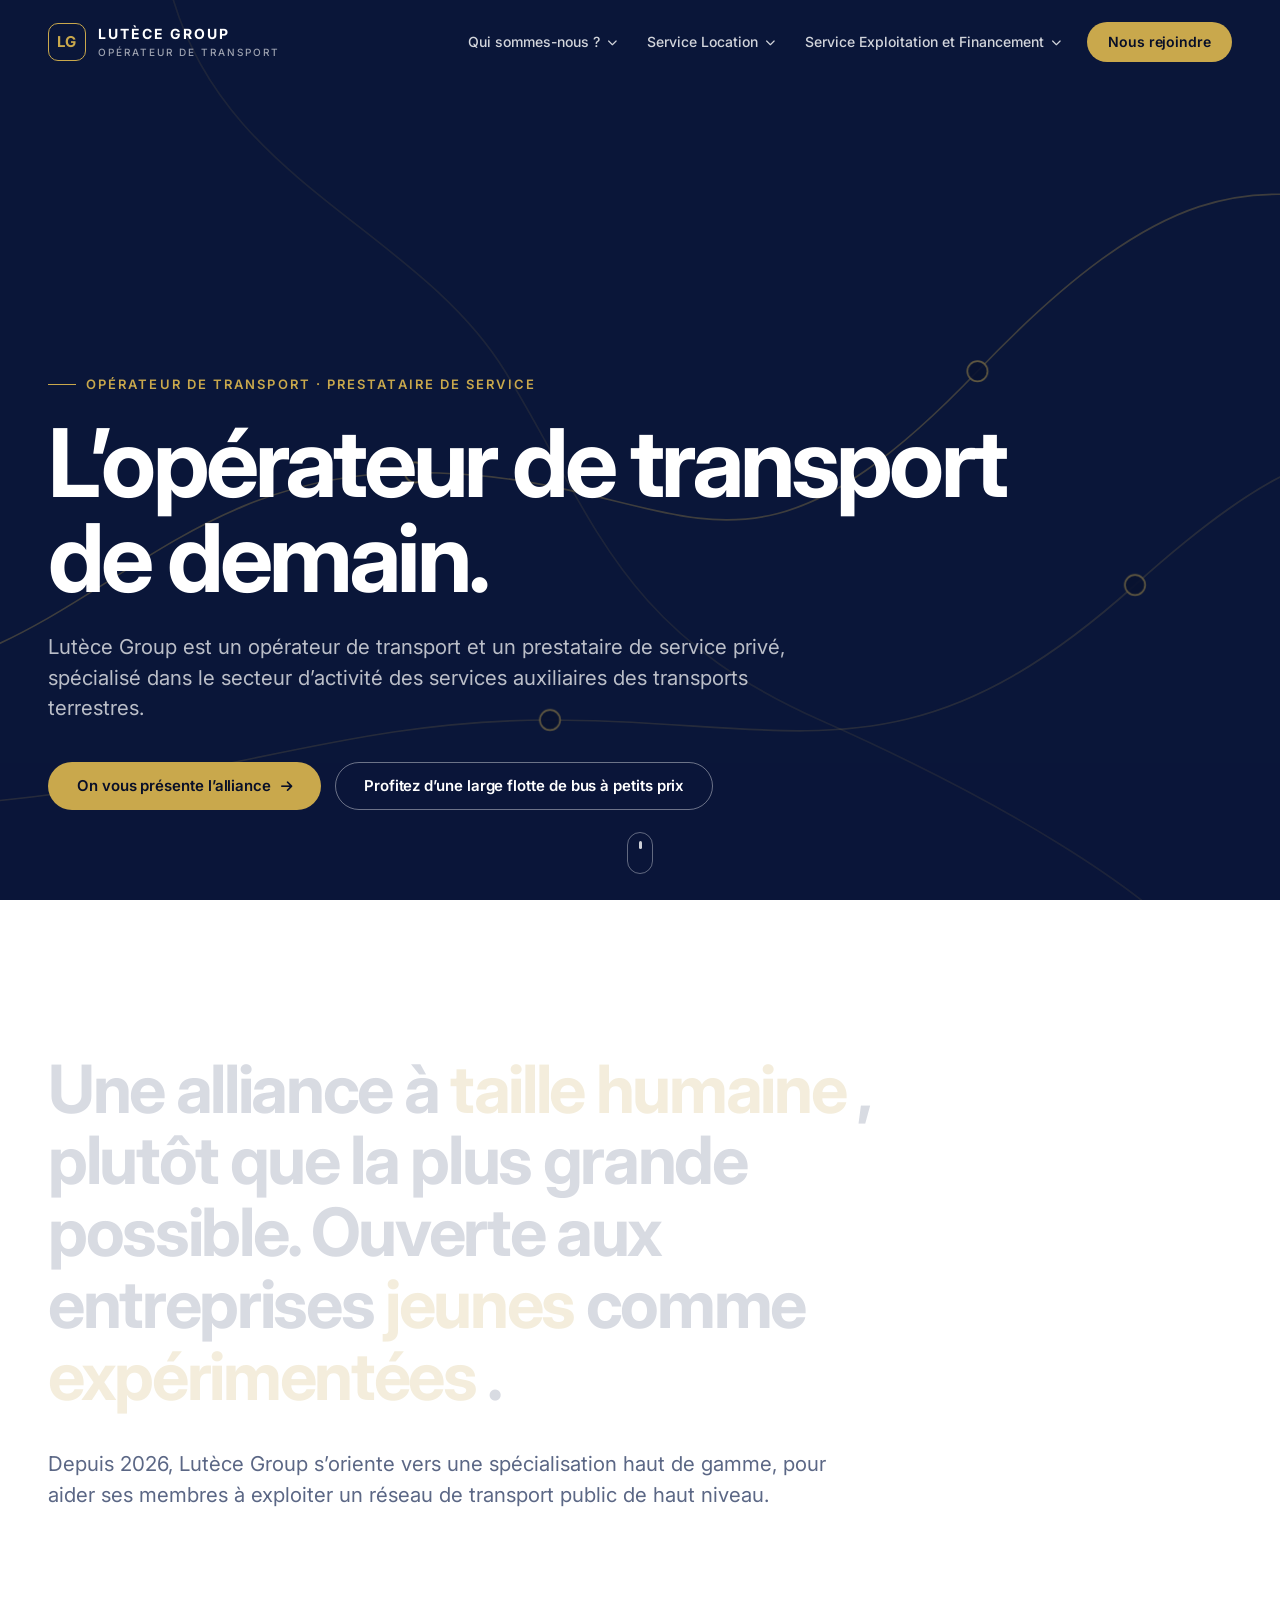
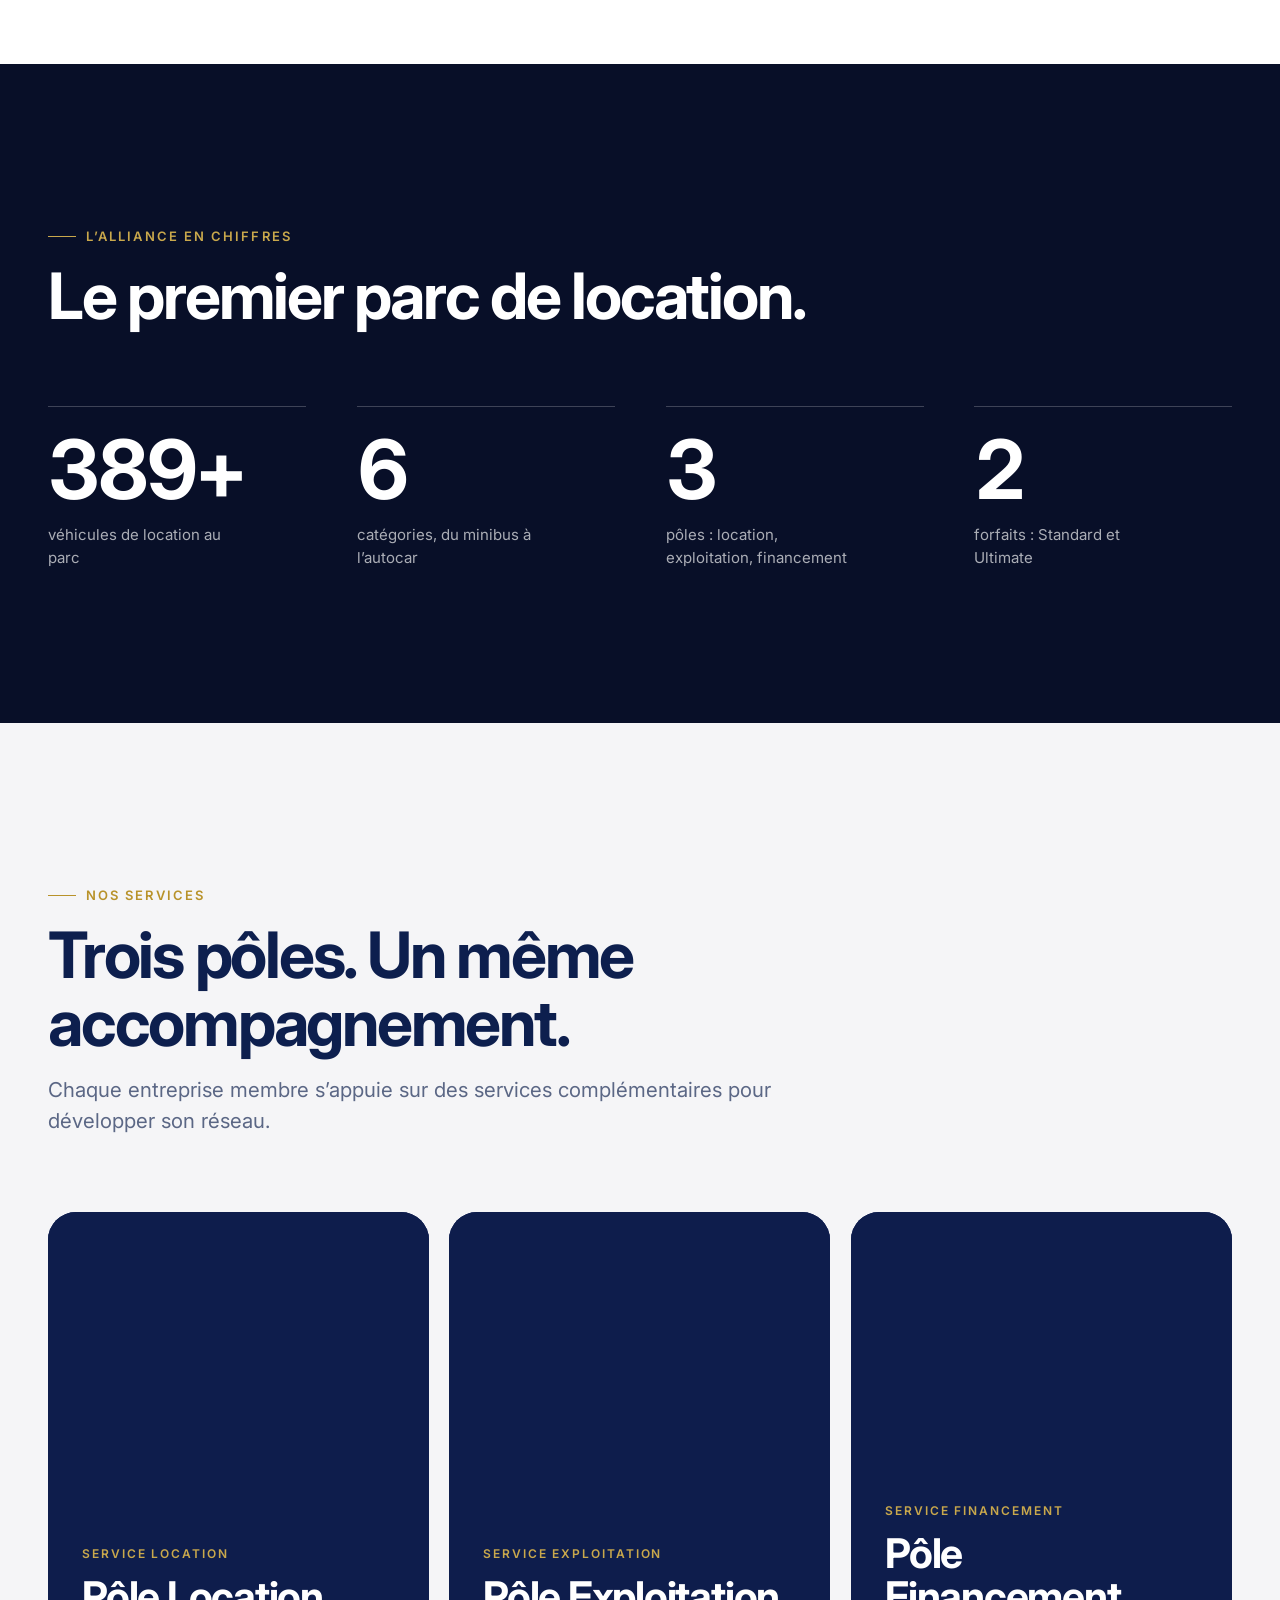
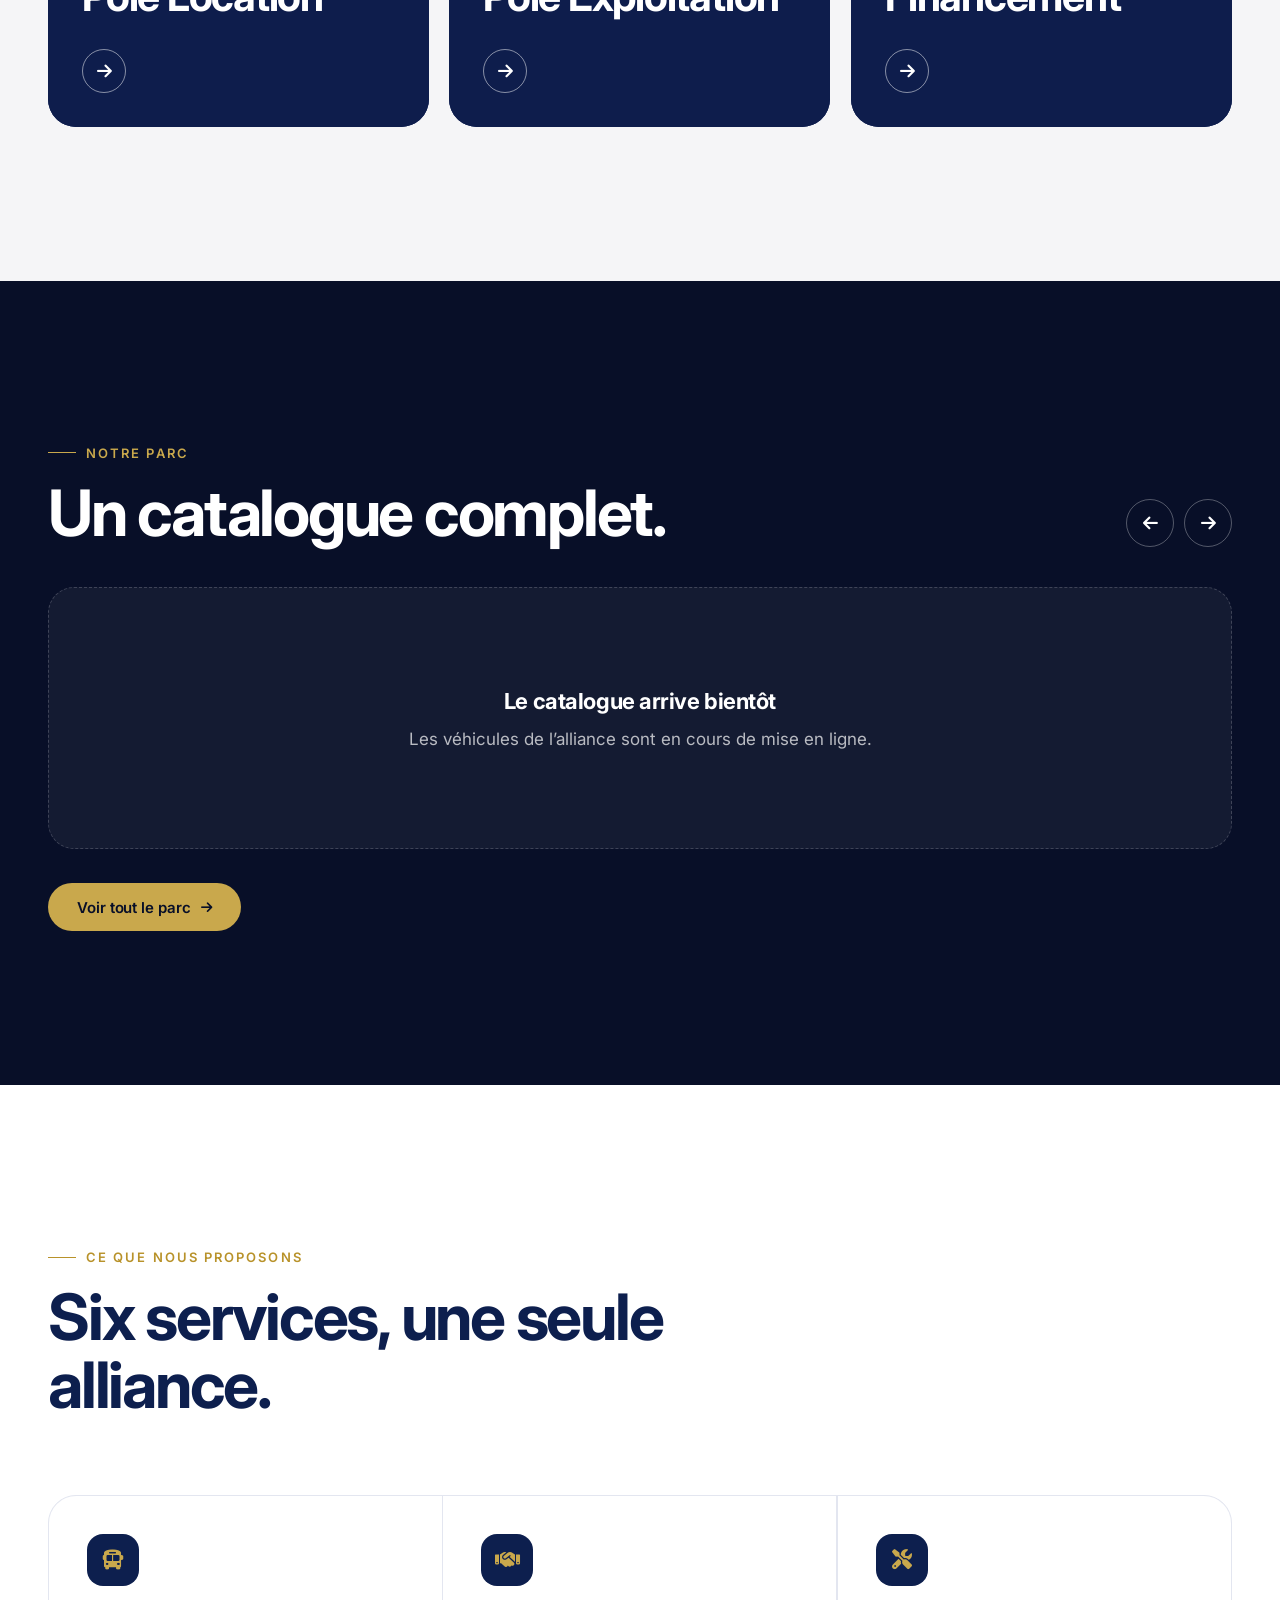
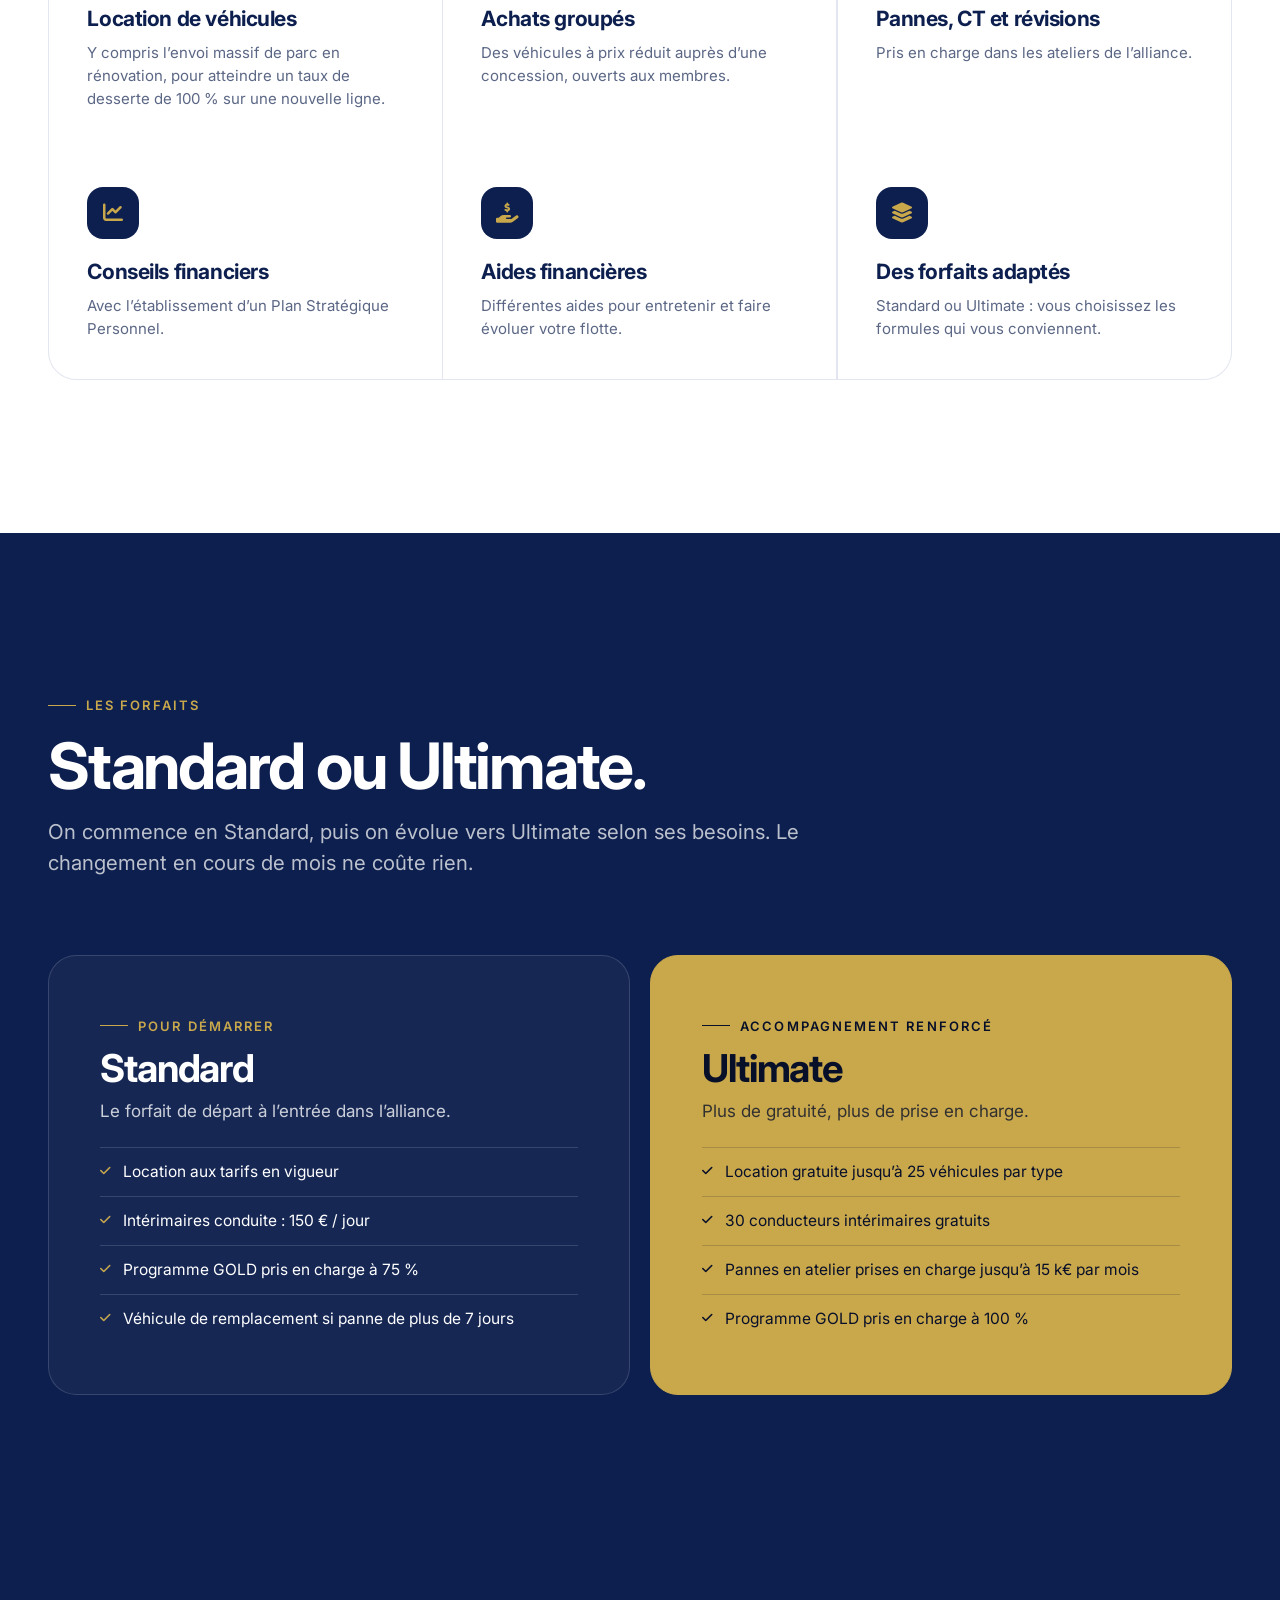
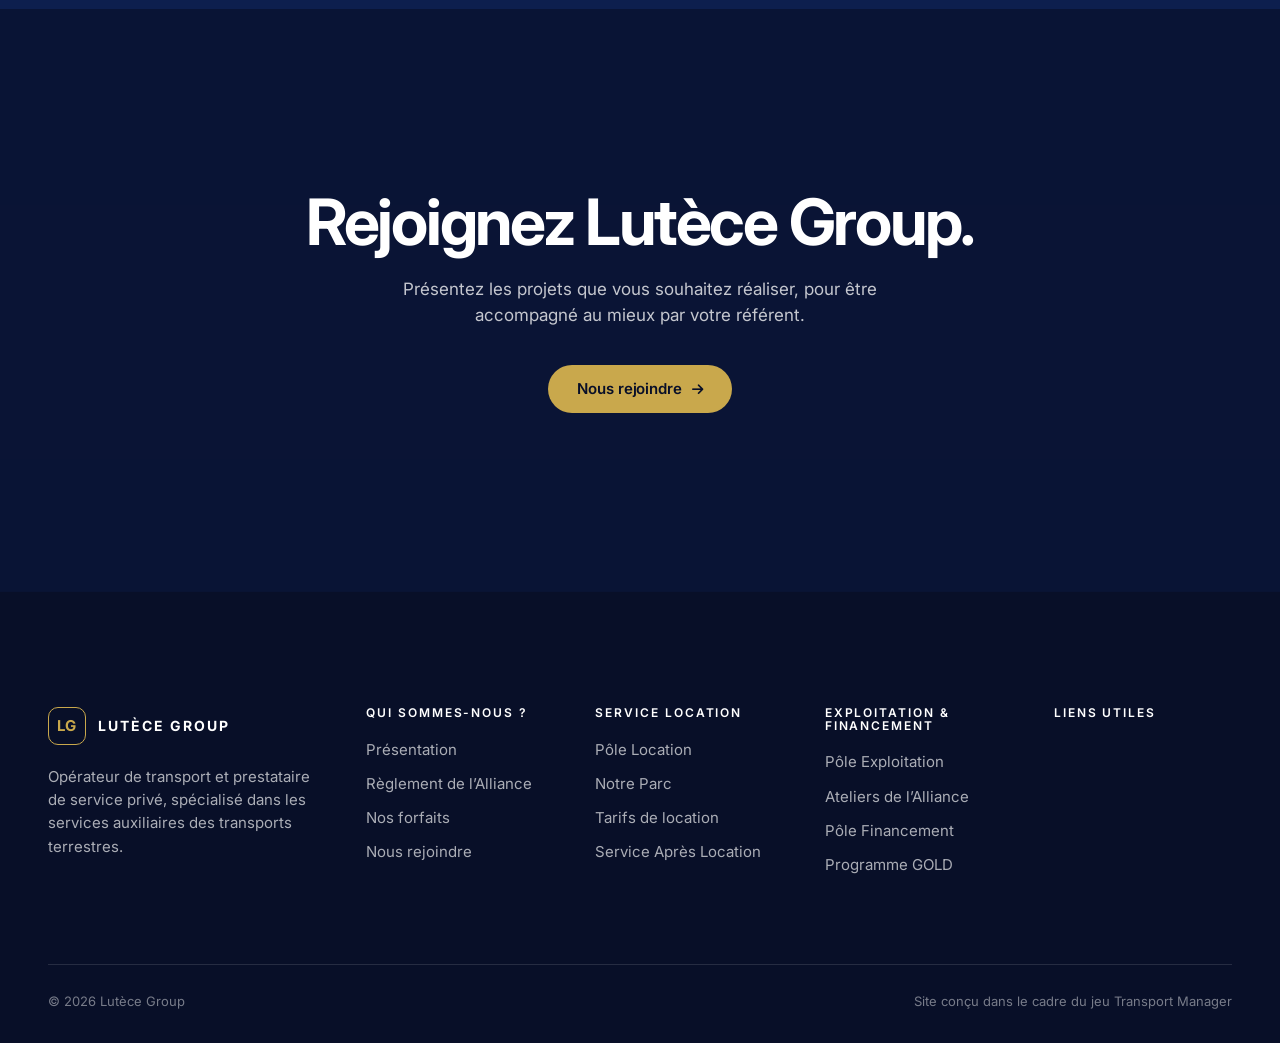
==== alliance/index.html @ 36854519 "Site public /alliance connecté au site de gestion (API publique, photos, liens via app_config) Co-Au" ====
<!DOCTYPE html>
<html lang="fr">
<head>
<meta charset="utf-8">
<meta name="viewport" content="width=device-width,initial-scale=1,viewport-fit=cover">
<title>L’opérateur de transport de demain — Lutèce Group</title>
<meta name="description" content="Lutèce Group, opérateur de transport et prestataire de service privé : location de bus, exploitation et financement pour les entreprises membres.">
<meta name="theme-color" content="#080f28">
<link rel="preconnect" href="https://fonts.googleapis.com"><link rel="preconnect" href="https://fonts.gstatic.com" crossorigin>
<link rel="stylesheet" href="https://fonts.googleapis.com/css2?family=Inter:wght@400;500;600;700&display=swap">
<link rel="stylesheet" href="https://cdnjs.cloudflare.com/ajax/libs/font-awesome/6.5.1/css/all.min.css">
<link rel="stylesheet" href="/alliance/css/site.css">
<script src="/alliance/js/site.js" defer></script>
</head>
<body data-page="home">
<div id="hdr-slot"></div>
<main>

<section class="hero">
  <div class="hero-bg noimg" data-img="hero"></div>
  <div class="wrap">
    <span class="eyebrow rv">Opérateur de transport · Prestataire de service</span>
    <h1 class="h-xl rv" style="--d:90ms">L’opérateur de transport de demain.</h1>
    <p class="lead rv" style="--d:180ms">Lutèce Group est un opérateur de transport et un prestataire de service privé, spécialisé dans le secteur d’activité des services auxiliaires des transports terrestres.</p>
    <div class="hero-act rv" style="--d:270ms">
      <a class="btn btn-gold" href="/alliance/presentation.html">On vous présente l’alliance <i class="fa-solid fa-arrow-right"></i></a>
      <a class="btn btn-ghost" href="/alliance/pole-location.html">Profitez d’une large flotte de bus à petits prix</a>
    </div>
  </div>
  <span class="cue" aria-hidden="true"></span>
</section>

<section class="sec">
  <div class="wrap">
    <p class="statement">Une alliance à <b>taille humaine</b>, plutôt que la plus grande possible. Ouverte aux entreprises <b>jeunes</b> comme <b>expérimentées</b>.</p>
    <p class="lead rv" style="margin-top:36px">Depuis 2026, Lutèce Group s’oriente vers une spécialisation haut de gamme, pour aider ses membres à exploiter un réseau de transport public de haut niveau.</p>
  </div>
</section>

<section class="sec sec--dark">
  <div class="wrap">
    <div class="head"><span class="eyebrow rv">L’alliance en chiffres</span><h2 class="h-lg rv" style="--d:80ms">Le premier parc de location.</h2></div>
    <div class="figs" data-stagger>
      <div class="fig rv"><b data-stat="total" data-count="390" data-suffix="+">390+</b><span>véhicules de location au parc</span></div>
      <div class="fig rv"><b data-count="6">6</b><span>catégories, du minibus à l’autocar</span></div>
      <div class="fig rv"><b data-count="3">3</b><span>pôles : location, exploitation, financement</span></div>
      <div class="fig rv"><b data-count="2">2</b><span>forfaits : Standard et Ultimate</span></div>
    </div>
  </div>
</section>

<section class="sec sec--soft">
  <div class="wrap">
    <div class="head"><span class="eyebrow rv">Nos services</span><h2 class="h-lg rv" style="--d:80ms">Trois pôles. Un même accompagnement.</h2>
      <p class="lead rv" style="--d:140ms">Chaque entreprise membre s’appuie sur des services complémentaires pour développer son réseau.</p></div>
    <div class="poles" data-stagger>
      <a class="pole rv" href="/alliance/pole-location.html"><div class="bg noimg" data-img="location"></div><div class="pole-in"><small>Service Location</small><h3 class="h-md">Pôle Location</h3><p>Une large flotte de bus à petits prix, du minibus à l’autocar.</p><span class="arrow"><i class="fa-solid fa-arrow-right"></i></span></div></a>
      <a class="pole rv" href="/alliance/pole-exploitation.html"><div class="bg noimg" data-img="exploitation"></div><div class="pole-in"><small>Service Exploitation</small><h3 class="h-md">Pôle Exploitation</h3><p>Intérimaires, ateliers de l’alliance et véhicule de remplacement.</p><span class="arrow"><i class="fa-solid fa-arrow-right"></i></span></div></a>
      <a class="pole rv" href="/alliance/pole-financement.html"><div class="bg noimg" data-img="financement"></div><div class="pole-in"><small>Service Financement</small><h3 class="h-md">Pôle Financement</h3><p>Contrôles techniques, révisions, FCO, rénovations.</p><span class="arrow"><i class="fa-solid fa-arrow-right"></i></span></div></a>
    </div>
  </div>
</section>

<section class="sec sec--dark">
  <div class="wrap" data-rail>
    <div class="rail-top"><div><span class="eyebrow">Notre parc</span><h2 class="h-lg" style="margin-top:16px">Un catalogue complet.</h2></div>
      <div class="rail-ctl"><button data-prev aria-label="Précédent"><i class="fa-solid fa-arrow-left"></i></button><button data-next aria-label="Suivant"><i class="fa-solid fa-arrow-right"></i></button></div></div>
    <div class="rail" id="rail"><div class="skel"></div><div class="skel"></div><div class="skel"></div></div>
    <a class="btn btn-gold" href="/alliance/parc.html">Voir tout le parc <i class="fa-solid fa-arrow-right"></i></a>
  </div>
</section>

<section class="sec">
  <div class="wrap">
    <div class="head"><span class="eyebrow rv">Ce que nous proposons</span><h2 class="h-lg rv" style="--d:80ms">Six services, une seule alliance.</h2></div>
    <div class="svc" data-stagger>
      <div class="rv"><i class="fa-solid fa-bus"></i><h3>Location de véhicules</h3><p>Y compris l’envoi massif de parc en rénovation, pour atteindre un taux de desserte de 100 % sur une nouvelle ligne.</p></div>
      <div class="rv"><i class="fa-solid fa-handshake"></i><h3>Achats groupés</h3><p>Des véhicules à prix réduit auprès d’une concession, ouverts aux membres.</p></div>
      <div class="rv"><i class="fa-solid fa-screwdriver-wrench"></i><h3>Pannes, CT et révisions</h3><p>Pris en charge dans les ateliers de l’alliance.</p></div>
      <div class="rv"><i class="fa-solid fa-chart-line"></i><h3>Conseils financiers</h3><p>Avec l’établissement d’un Plan Stratégique Personnel.</p></div>
      <div class="rv"><i class="fa-solid fa-hand-holding-dollar"></i><h3>Aides financières</h3><p>Différentes aides pour entretenir et faire évoluer votre flotte.</p></div>
      <div class="rv"><i class="fa-solid fa-layer-group"></i><h3>Des forfaits adaptés</h3><p>Standard ou Ultimate : vous choisissez les formules qui vous conviennent.</p></div>
    </div>
  </div>
</section>

<section class="sec sec--navy">
  <div class="wrap">
    <div class="head"><span class="eyebrow rv">Les forfaits</span><h2 class="h-lg rv" style="--d:80ms">Standard ou Ultimate.</h2>
      <p class="lead rv" style="--d:140ms">On commence en Standard, puis on évolue vers Ultimate selon ses besoins. Le changement en cours de mois ne coûte rien.</p></div>
    <div class="plans" data-stagger>
      <article class="plan rv"><span class="eyebrow">Pour démarrer</span><h3>Standard</h3><p>Le forfait de départ à l’entrée dans l’alliance.</p>
        <ul><li><i class="fa-solid fa-check"></i>Location aux tarifs en vigueur</li><li><i class="fa-solid fa-check"></i>Intérimaires conduite : 150 € / jour</li><li><i class="fa-solid fa-check"></i>Programme GOLD pris en charge à 75 %</li><li><i class="fa-solid fa-check"></i>Véhicule de remplacement si panne de plus de 7 jours</li></ul></article>
      <article class="plan ult rv"><span class="eyebrow" style="color:var(--ink)">Accompagnement renforcé</span><h3>Ultimate</h3><p>Plus de gratuité, plus de prise en charge.</p>
        <ul><li><i class="fa-solid fa-check"></i>Location gratuite jusqu’à 25 véhicules par type</li><li><i class="fa-solid fa-check"></i>30 conducteurs intérimaires gratuits</li><li><i class="fa-solid fa-check"></i>Pannes en atelier prises en charge jusqu’à 15 k€ par mois</li><li><i class="fa-solid fa-check"></i>Programme GOLD pris en charge à 100 %</li></ul></article>
    </div>
    <p style="margin-top:34px" class="rv"><a class="link" href="/alliance/forfaits.html">Comparer en détail <i class="fa-solid fa-arrow-right"></i></a></p>
  </div>
</section>
<section class="cta"><div class="bg noimg" data-img="rejoindre"></div>
  <div class="wrap"><h2 class="h-lg rv">Rejoignez Lutèce Group.</h2><p class="rv" style="--d:80ms">Présentez les projets que vous souhaitez réaliser, pour être accompagné au mieux par votre référent.</p><div class="rv" style="--d:160ms"><a class="btn btn-gold" href="/alliance/rejoindre.html">Nous rejoindre <i class="fa-solid fa-arrow-right"></i></a></div></div>
</section>
</main>
<div id="ftr-slot"></div>
</body>
</html>
---- alliance/css/site.css ----
/* ============================================================
   Lutèce Group — site public de l'alliance
   Direction : haut de gamme, éditorial, esprit Apple.
   Palette du logo (navy / or), aplats uniquement (pas de dégradés),
   alternance de fonds clairs et foncés, grands titres, mouvement doux.
   ============================================================ */
:root{
  --ink:#080f28; --navy:#0d1f4e; --navy-2:#152a6b;
  --gold:#b8922a; --gold-2:#c9a84c; --gold-3:#e8c96d; --gold-pale:#f7f0d8;
  --bg:#ffffff; --soft:#f5f5f7; --text:#0d1f4e; --muted:#5b6785; --line:#e3e6f0;
  --ease:cubic-bezier(.16,1,.3,1); --spring:cubic-bezier(.34,1.4,.64,1);
  --maxw:1240px; --gut:clamp(20px,4vw,48px);
  --ok:#2f7a55; --warn:#a8761f; --info:#3f6fa6; --bad:#a24b4b;
}
*,*::before,*::after{box-sizing:border-box;margin:0;padding:0}
html{scroll-behavior:smooth;-webkit-text-size-adjust:100%}
body{font-family:'Inter',system-ui,-apple-system,'Segoe UI',sans-serif;font-size:17px;line-height:1.55;color:var(--text);background:var(--bg);-webkit-font-smoothing:antialiased;text-rendering:optimizeLegibility;overflow-x:hidden}
img,svg{display:block;max-width:100%}
a{color:inherit;text-decoration:none}
button,input,select{font:inherit;color:inherit}
ul{list-style:none}
h1,h2,h3,h4{font-weight:700;letter-spacing:-.03em;line-height:1.06;color:inherit}
::selection{background:var(--gold);color:#fff}
:focus-visible{outline:2px solid var(--gold-2);outline-offset:3px;border-radius:6px}
.wrap{width:min(var(--maxw),100% - var(--gut)*2);margin-inline:auto}
.sr{position:absolute;width:1px;height:1px;overflow:hidden;clip:rect(0 0 0 0)}
.eyebrow{display:inline-flex;align-items:center;gap:10px;font-size:13px;font-weight:600;letter-spacing:.16em;text-transform:uppercase;color:var(--gold)}
.eyebrow::before{content:"";width:28px;height:1px;background:currentColor}
.sec--dark .eyebrow,.sec--navy .eyebrow,.hero .eyebrow,.phero .eyebrow{color:var(--gold-2)}
.lead{font-size:clamp(18px,1.6vw,22px);line-height:1.5;color:var(--muted);max-width:60ch}
.sec--dark .lead,.sec--navy .lead,.hero .lead,.phero .lead{color:rgba(255,255,255,.72)}
.h-xl{font-size:clamp(2.75rem,7.4vw,6.75rem);line-height:1;letter-spacing:-.04em}
.h-lg{font-size:clamp(2.25rem,5vw,4.25rem);letter-spacing:-.035em}
.h-md{font-size:clamp(1.75rem,3.2vw,2.75rem)}
.h-sm{font-size:clamp(1.25rem,1.8vw,1.5rem);letter-spacing:-.02em}
.gold{color:var(--gold-2)}

/* ---------- barre de progression ---------- */
.progress{position:fixed;top:0;left:0;height:2px;width:100%;background:var(--gold-2);transform:scaleX(0);transform-origin:0 50%;z-index:200;pointer-events:none}

/* ---------- Header ---------- */
.hdr{position:fixed;inset:0 0 auto 0;z-index:100;height:84px;color:#fff;transition:height .6s var(--ease),background-color .6s var(--ease),box-shadow .6s var(--ease)}
.hdr.scrolled,.hdr.open{height:64px;background:rgba(8,15,40,.74);-webkit-backdrop-filter:saturate(180%) blur(22px);backdrop-filter:saturate(180%) blur(22px);box-shadow:0 1px 0 rgba(255,255,255,.08)}
.hdr-in{height:100%;display:flex;align-items:center;justify-content:space-between;gap:24px}
.brand{display:flex;align-items:center;gap:12px;font-weight:700;letter-spacing:.14em;font-size:14px;text-transform:uppercase;white-space:nowrap}
.brand-mark{width:38px;height:38px;border:1.5px solid var(--gold-2);border-radius:10px;display:grid;place-items:center;color:var(--gold-2);font-size:15px;letter-spacing:.04em;transition:transform .6s var(--spring)}
.brand:hover .brand-mark{transform:rotate(-6deg) scale(1.06)}
.brand small{display:block;font-size:10px;font-weight:500;letter-spacing:.2em;color:rgba(255,255,255,.6)}
.nav{display:flex;align-items:center;gap:2px}
.nav-i{position:relative}
.nav-b{display:flex;align-items:center;gap:7px;height:44px;padding:0 14px;font-size:14px;font-weight:500;color:rgba(255,255,255,.82);background:none;border:0;border-radius:999px;cursor:pointer;transition:color .3s,background-color .3s}
.nav-b i{font-size:10px;transition:transform .5s var(--ease)}
.nav-i:hover>.nav-b,.nav-i:focus-within>.nav-b,.nav-i.cur>.nav-b{color:#fff;background:rgba(255,255,255,.08)}
.nav-i:hover>.nav-b i,.nav-i:focus-within>.nav-b i{transform:rotate(180deg)}
.mega{position:absolute;top:calc(100% + 6px);left:50%;min-width:min(640px,92vw);padding:12px;display:grid;grid-auto-flow:column;grid-auto-columns:1fr;gap:4px;background:rgba(8,15,40,.94);-webkit-backdrop-filter:blur(26px);backdrop-filter:blur(26px);border:1px solid rgba(255,255,255,.09);border-radius:22px;box-shadow:0 40px 80px -20px rgba(0,0,0,.55);opacity:0;visibility:hidden;transform:translate(-50%,10px) scale(.97);transform-origin:50% 0;transition:opacity .35s var(--ease),transform .55s var(--ease),visibility 0s .35s}
.nav-i:last-of-type .mega{left:auto;right:0;transform:translate(0,10px) scale(.97);transform-origin:100% 0}
.nav-i:hover>.mega,.nav-i:focus-within>.mega{opacity:1;visibility:visible;transform:translate(-50%,0) scale(1);transition-delay:0s}
.nav-i:last-of-type:hover>.mega,.nav-i:last-of-type:focus-within>.mega{transform:translate(0,0) scale(1)}
.mega-col{padding:10px}
.mega h4{font-size:11px;font-weight:600;letter-spacing:.16em;text-transform:uppercase;color:var(--gold-2);margin:6px 10px 8px}
.mega a{display:block;padding:11px 12px;border-radius:12px;transition:background-color .25s,transform .45s var(--ease)}
.mega a:hover{background:rgba(255,255,255,.07);transform:translateX(4px)}
.mega a b{display:block;font-size:15px;font-weight:600}
.mega a span{display:block;font-size:13px;color:rgba(255,255,255,.58);line-height:1.35;margin-top:2px}
.mega a.sub{padding:8px 12px 8px 24px}
.mega a.sub b{font-size:14px;font-weight:500;color:rgba(255,255,255,.86)}
.hdr-cta{margin-left:10px}
.burger{display:none;width:44px;height:44px;border-radius:50%;background:rgba(255,255,255,.1);border:0;cursor:pointer;position:relative}
.burger i{position:absolute;left:13px;right:13px;height:1.5px;background:#fff;border-radius:2px;transition:transform .55s var(--ease),opacity .3s}
.burger i:nth-child(1){top:17px}.burger i:nth-child(2){top:26px}
.hdr.open .burger i:nth-child(1){transform:translateY(4.5px) rotate(45deg)}
.hdr.open .burger i:nth-child(2){transform:translateY(-4.5px) rotate(-45deg)}

/* ---------- Boutons ---------- */
.btn{position:relative;display:inline-flex;align-items:center;justify-content:center;gap:10px;min-height:48px;padding:0 28px;border-radius:999px;font-size:15px;font-weight:600;letter-spacing:-.005em;border:1.5px solid transparent;cursor:pointer;white-space:nowrap;transition:background-color .35s,color .35s,border-color .35s,transform .6s var(--spring),translate .6s var(--spring),box-shadow .5s var(--ease)}
.btn i{font-size:13px;transition:transform .5s var(--ease)}
.btn:hover i.fa-arrow-right{transform:translateX(4px)}
.btn:active{transform:scale(.97)}
.btn-gold{background:var(--gold-2);color:var(--ink)}
.btn-gold:hover{background:var(--gold-3);box-shadow:0 14px 34px -10px rgba(201,168,76,.6)}
.btn-ghost{border-color:rgba(255,255,255,.4);color:#fff}
.btn-ghost:hover{background:#fff;color:var(--ink);border-color:#fff}
.btn-dark{background:var(--navy);color:#fff}
.btn-dark:hover{background:var(--navy-2)}
.btn-line{border-color:var(--navy);color:var(--navy)}
.btn-line:hover{background:var(--navy);color:#fff}
.btn-sm{min-height:40px;padding:0 20px;font-size:14px}
.link{display:inline-flex;align-items:center;gap:8px;font-weight:600;color:var(--gold);transition:gap .4s var(--ease)}
.sec--dark .link,.sec--navy .link{color:var(--gold-2)}
.link:hover{gap:14px}

/* ---------- Hero ---------- */
.hero,.phero{position:relative;display:flex;align-items:flex-end;background:var(--ink);color:#fff;overflow:hidden;isolation:isolate}
.hero{min-height:100vh;min-height:100svh;padding:140px 0 clamp(64px,10vh,110px)}
.phero{min-height:68vh;min-height:68svh;padding:150px 0 clamp(56px,8vh,90px)}
.hero-bg{position:absolute;inset:-6% 0;z-index:-2;background:var(--navy) center/cover no-repeat;transform:scale(1.14);transition:transform 2.4s var(--ease);will-change:transform}
.loaded .hero-bg{transform:scale(1.04)}
.hero::after,.phero::after{content:"";position:absolute;inset:0;z-index:-1;background:rgba(8,15,40,.52)}
.hero-bg.noimg::before,.hero-bg.noimg::after{content:"";position:absolute;inset:0}
.routes{position:absolute;inset:0;z-index:0;width:100%;height:100%;opacity:.5;pointer-events:none}
.hero .wrap,.phero .wrap{position:relative;z-index:1}
.hero-bg,.cta .bg{translate:0 var(--py,0px)}
.routes path{fill:none;stroke:var(--gold-2);stroke-width:1.5;stroke-linecap:round;stroke-dasharray:1;stroke-dashoffset:1;opacity:.55;animation:draw 5s var(--ease) .4s forwards}
.routes path:nth-child(2){animation-delay:1s;opacity:.3}
.routes path:nth-child(3){animation-delay:1.6s;opacity:.2}
.routes circle{fill:var(--ink);stroke:var(--gold-2);stroke-width:1.5;opacity:0;animation:fade .8s var(--ease) forwards}
@keyframes draw{to{stroke-dashoffset:0}}
@keyframes fade{to{opacity:.9}}
.hero h1,.phero h1{max-width:16ch;margin:22px 0 26px}
.phero h1{max-width:20ch}
.hero .lead,.phero .lead{margin-bottom:38px}
.hero-act{display:flex;flex-wrap:wrap;gap:14px}
.cue{position:absolute;left:50%;bottom:26px;width:26px;height:42px;margin-left:-13px;border:1.5px solid rgba(255,255,255,.45);border-radius:14px;opacity:.8}
.cue::after{content:"";position:absolute;left:50%;top:8px;width:3px;height:8px;margin-left:-1.5px;border-radius:2px;background:#fff;animation:cue 2s var(--ease) infinite}
@keyframes cue{0%{transform:translateY(0);opacity:1}70%{transform:translateY(14px);opacity:0}100%{opacity:0}}
.crumbs{font-size:13px;color:rgba(255,255,255,.6);margin-bottom:6px}
.crumbs a:hover{color:var(--gold-2)}

/* ---------- Sections ---------- */
.sec{padding:clamp(88px,12vw,170px) 0;position:relative}
.sec--soft{background:var(--soft)}
.sec--navy{background:var(--navy);color:#fff}
.sec--dark{background:var(--ink);color:#fff}
.head{margin-bottom:clamp(40px,6vw,76px);max-width:820px}
.head h2{margin:16px 0 18px}
.head.c{margin-inline:auto;text-align:center}
.head.c .eyebrow{justify-content:center}
.head.c .lead{margin-inline:auto}
.split{display:grid;grid-template-columns:1fr 1fr;gap:clamp(36px,7vw,110px);align-items:center}
.split .media{aspect-ratio:4/5;border-radius:28px;background:var(--navy) center/cover no-repeat;overflow:hidden}
.prose p{color:var(--muted);margin-bottom:1.1em;max-width:62ch}
.sec--dark .prose p,.sec--navy .prose p{color:rgba(255,255,255,.72)}
.prose h3{margin:1.6em 0 .6em}

/* mots révélés au scroll */
.statement{font-size:clamp(2rem,5.2vw,4.6rem);line-height:1.08;letter-spacing:-.035em;font-weight:700;max-width:21ch}
.statement .w{opacity:.16;transition:opacity .25s linear}
.statement .w.hl{color:var(--gold)}

/* chiffres clés */
.figs{display:grid;grid-template-columns:repeat(4,1fr);gap:clamp(24px,4vw,60px)}
.fig{border-top:1px solid rgba(255,255,255,.22);padding-top:22px}
.fig b{display:block;font-size:clamp(3rem,6.4vw,5.75rem);line-height:1;letter-spacing:-.05em;font-weight:700;font-variant-numeric:tabular-nums;color:#fff}
.fig b em{font-style:normal;color:var(--gold-2)}
.fig span{display:block;margin-top:12px;font-size:15px;color:rgba(255,255,255,.66);max-width:22ch}

/* cartes pôles */
.poles{display:grid;grid-template-columns:repeat(3,1fr);gap:20px}
.pole{position:relative;aspect-ratio:4/5.4;border-radius:28px;overflow:hidden;background:var(--navy);color:#fff;display:flex;align-items:flex-end;isolation:isolate}
.pole .bg{position:absolute;inset:0;z-index:-2;background:var(--navy-2) center/cover no-repeat;transition:transform 1.4s var(--ease)}
.pole::after{content:"";position:absolute;inset:0;z-index:-1;background:rgba(8,15,40,.46);transition:background-color .6s}
.pole:hover .bg{transform:scale(1.07)}
.pole:hover::after{background:rgba(8,15,40,.62)}
.pole-in{padding:34px}
.pole small{font-size:12px;letter-spacing:.16em;text-transform:uppercase;color:var(--gold-2);font-weight:600}
.pole h3{margin:10px 0 12px}
.pole p{font-size:15px;color:rgba(255,255,255,.76);max-height:0;opacity:0;overflow:hidden;transition:max-height .8s var(--ease),opacity .6s}
.pole:hover p,.pole:focus-visible p{max-height:120px;opacity:1}
.pole .arrow{display:inline-grid;place-items:center;width:44px;height:44px;margin-top:18px;border-radius:50%;border:1.5px solid rgba(255,255,255,.5);transition:transform .6s var(--spring),background-color .3s,color .3s}
.pole:hover .arrow{background:var(--gold-2);color:var(--ink);border-color:var(--gold-2);transform:translateX(6px)}

/* services */
.svc{display:grid;grid-template-columns:repeat(3,1fr);gap:1px;background:var(--line);border:1px solid var(--line);border-radius:28px;overflow:hidden}
.svc>div{background:#fff;padding:clamp(28px,3vw,44px);transition:background-color .4s}
.svc>div:hover{background:var(--gold-pale)}
.svc i{display:grid;place-items:center;width:52px;height:52px;border-radius:16px;background:var(--navy);color:var(--gold-2);font-size:20px;margin-bottom:22px;transition:transform .6s var(--spring)}
.svc>div:hover i{transform:translateY(-4px) rotate(-6deg)}
.svc h3{font-size:21px;letter-spacing:-.02em;margin-bottom:10px}
.svc p{font-size:15px;color:var(--muted)}

/* formules (teaser) */
.plans{display:grid;grid-template-columns:1fr 1fr;gap:20px}
.plan{border-radius:28px;padding:clamp(30px,4vw,52px);border:1px solid rgba(255,255,255,.14);background:rgba(255,255,255,.04)}
.plan.ult{background:var(--gold-2);color:var(--ink);border-color:var(--gold-2)}
.plan h3{font-size:clamp(1.8rem,3vw,2.6rem);margin:12px 0 10px}
.plan p{opacity:.78;margin-bottom:22px}
.plan li{display:flex;gap:12px;padding:12px 0;border-top:1px solid currentColor;border-color:rgba(255,255,255,.14);font-size:15.5px}
.plan.ult li{border-color:rgba(8,15,40,.18)}
.plan li i{margin-top:5px;font-size:12px;color:var(--gold-2)}
.plan.ult li i{color:var(--ink)}

/* défilement horizontal */
.rail{display:flex;gap:20px;overflow-x:auto;scroll-snap-type:x mandatory;padding:6px var(--gut) 34px;margin-inline:calc(var(--gut)*-1);scrollbar-width:none}
.rail::-webkit-scrollbar{display:none}
.rail>*{flex:0 0 min(380px,80vw);scroll-snap-align:start}
.rail-ctl{display:flex;gap:10px}
.rail-ctl button{width:48px;height:48px;border-radius:50%;border:1.5px solid rgba(255,255,255,.3);background:none;color:#fff;cursor:pointer;transition:background-color .3s,color .3s,transform .5s var(--spring)}
.rail-ctl button:hover{background:#fff;color:var(--ink);transform:scale(1.06)}
.rail-top{display:flex;justify-content:space-between;align-items:flex-end;gap:24px;margin-bottom:34px}

/* bandeau d'appel */
.cta{position:relative;text-align:center;color:#fff;background:var(--ink);overflow:hidden;isolation:isolate;padding:clamp(100px,14vw,190px) 0}
.cta .bg{position:absolute;inset:-6% 0;z-index:-2;background:var(--navy) center/cover no-repeat}
.cta::after{content:"";position:absolute;inset:0;z-index:-1;background:rgba(8,15,40,.66)}
.cta h2{max-width:16ch;margin:0 auto 20px}
.cta p{color:rgba(255,255,255,.76);max-width:52ch;margin:0 auto 36px}

/* ---------- Cartes véhicules ---------- */
.mcard{display:flex;flex-direction:column;background:#fff;border:1px solid var(--line);border-radius:26px;overflow:hidden;color:var(--text);transition:box-shadow .7s var(--ease),transform .7s var(--ease),border-color .4s;transform-style:preserve-3d}
.mcard:hover{box-shadow:0 40px 70px -28px rgba(13,31,78,.35);border-color:transparent}
.mcard-media{position:relative;aspect-ratio:4/3;background:var(--navy);overflow:hidden}
.mcard-media img,.mcard-media .ph{position:absolute;inset:0;width:100%;height:100%;object-fit:cover;transition:transform 1.2s var(--ease)}
.mcard:hover .mcard-media img,.mcard:hover .mcard-media .ph{transform:scale(1.06)}
.ph{display:grid;place-items:center;background:var(--navy);color:var(--gold-2)}
.ph svg{width:78%;height:auto;opacity:.9}
.tag{position:absolute;top:16px;left:16px;padding:7px 13px;border-radius:999px;font-size:12px;font-weight:600;letter-spacing:.04em;background:rgba(8,15,40,.72);-webkit-backdrop-filter:blur(10px);backdrop-filter:blur(10px);color:#fff}
.avail{position:absolute;top:16px;right:16px;padding:7px 13px;border-radius:999px;font-size:12px;font-weight:600;background:#fff;color:var(--ok);display:flex;align-items:center;gap:7px}
.avail::before{content:"";width:7px;height:7px;border-radius:50%;background:currentColor}
.mcard-body{padding:26px 26px 24px;display:flex;flex-direction:column;gap:14px;flex:1}
.mcard-brand{font-size:13px;font-weight:600;letter-spacing:.12em;text-transform:uppercase;color:var(--gold)}
.mcard h3{font-size:26px;letter-spacing:-.03em;margin-top:-8px}
.specs{display:flex;flex-wrap:wrap;gap:8px 18px;font-size:14px;color:var(--muted)}
.specs li{display:flex;align-items:center;gap:8px}
.specs i{color:var(--gold);width:16px;text-align:center}
.mcard-foot{margin-top:auto;padding-top:16px;border-top:1px solid var(--line);display:flex;justify-content:space-between;align-items:center;gap:12px}
.price{font-size:20px;font-weight:700;letter-spacing:-.02em}
.price small{font-size:13px;font-weight:500;color:var(--muted)}
.price i{font-style:normal;font-size:12px;font-weight:600;color:var(--muted);display:block;letter-spacing:.06em;text-transform:uppercase}
.more{width:44px;height:44px;border-radius:50%;display:grid;place-items:center;background:var(--navy);color:#fff;transition:transform .6s var(--spring),background-color .3s}
.mcard:hover .more{background:var(--gold-2);color:var(--ink);transform:translateX(4px)}
.grid3{display:grid;grid-template-columns:repeat(3,1fr);gap:22px}

/* barre de filtres */
.fbar{position:sticky;top:64px;z-index:60;background:rgba(245,245,247,.86);-webkit-backdrop-filter:saturate(180%) blur(20px);backdrop-filter:saturate(180%) blur(20px);border-bottom:1px solid var(--line)}
.fbar-in{display:flex;flex-wrap:wrap;gap:12px 18px;align-items:center;padding:14px 0}
.chips{display:flex;flex-wrap:wrap;gap:8px;scrollbar-width:none;flex:1 1 100%;min-width:0}
.chips::-webkit-scrollbar{display:none}
.chip{flex:0 0 auto;min-height:42px;padding:0 18px;border-radius:999px;border:1px solid var(--line);background:#fff;font-size:14px;font-weight:600;color:var(--navy);cursor:pointer;display:inline-flex;align-items:center;gap:8px;transition:background-color .3s,color .3s,border-color .3s,transform .5s var(--spring)}
.chip em{font-style:normal;font-size:12px;opacity:.55}
.chip:hover{border-color:var(--navy);transform:translateY(-1px)}
.chip.on{background:var(--navy);color:#fff;border-color:var(--navy)}
.fctl{display:flex;gap:10px;flex-wrap:wrap;flex:1 1 100%}
.fctl input,.fctl select{min-height:42px;padding:0 16px;border:1px solid var(--line);border-radius:999px;background:#fff;font-size:14px;min-width:0}
.fctl input{flex:1 1 220px}
.switch{display:inline-flex;align-items:center;gap:9px;min-height:42px;padding:0 16px;border:1px solid var(--line);border-radius:999px;background:#fff;font-size:14px;font-weight:600;cursor:pointer;user-select:none}
.switch.on{background:var(--ok);color:#fff;border-color:var(--ok)}
.count{font-size:14px;color:var(--muted);margin:34px 0 22px}
.empty{grid-column:1/-1;text-align:center;padding:clamp(48px,8vw,96px) 24px;border-radius:26px;background:#fff;border:1px dashed var(--line);color:var(--muted)}
.empty b{display:block;font-size:22px;letter-spacing:-.02em;color:var(--navy);margin-bottom:8px}
.mcard.fadein{animation:cardin .9s var(--ease) backwards;animation-delay:var(--d,0ms)}
@keyframes cardin{from{opacity:0;transform:translateY(34px) scale(.97)}to{opacity:1;transform:none}}
.skel{min-height:420px;border-radius:26px;background:#ecedf3;animation:pulse 1.6s ease-in-out infinite}
@keyframes pulse{50%{opacity:.55}}

/* ---------- Fiche modèle ---------- */
.fiche{display:grid;grid-template-columns:1.25fr 1fr;gap:clamp(32px,5vw,72px);align-items:start}
.gal-main{position:relative;aspect-ratio:16/11;border-radius:28px;overflow:hidden;background:var(--navy)}
.gal-main img,.gal-main .ph{position:absolute;inset:0;width:100%;height:100%;object-fit:cover;opacity:0;transition:opacity .8s var(--ease)}
.gal-main .show{opacity:1}
.gal-thumbs{display:flex;gap:10px;margin-top:12px;overflow-x:auto}
.gal-thumbs button{flex:0 0 96px;aspect-ratio:4/3;border-radius:14px;overflow:hidden;border:2px solid transparent;padding:0;cursor:pointer;background:var(--navy);transition:border-color .3s,transform .5s var(--spring)}
.gal-thumbs button.on{border-color:var(--gold)}
.gal-thumbs button:hover{transform:translateY(-3px)}
.gal-thumbs img{width:100%;height:100%;object-fit:cover}
.fiche-side{position:sticky;top:96px}
.fiche-side h1{font-size:clamp(2.4rem,4.6vw,4rem);margin:10px 0 14px}
.kv{display:grid;grid-template-columns:1fr 1fr;border-top:1px solid var(--line);margin:28px 0}
.kv div{padding:16px 0;border-bottom:1px solid var(--line)}
.kv div:nth-child(odd){padding-right:16px}
.kv span{display:block;font-size:12px;letter-spacing:.12em;text-transform:uppercase;color:var(--muted);margin-bottom:4px}
.kv b{font-size:17px}
.tbl{width:100%;border-collapse:collapse;border-radius:22px;overflow:hidden;background:#fff;border:1px solid var(--line)}
.tbl-w{overflow-x:auto;border-radius:22px}
.tbl th,.tbl td{padding:18px 22px;text-align:left;border-bottom:1px solid var(--line);font-size:16px}
.tbl th{background:var(--navy);color:#fff;font-size:12px;letter-spacing:.14em;text-transform:uppercase;font-weight:600}
.tbl tr:last-child td{border-bottom:0}
.tbl td b{font-weight:700}
.tbl .col-u{background:var(--gold-pale)}
.tbl th.col-u{background:var(--gold);color:#fff}
.badge{display:inline-flex;align-items:center;gap:7px;padding:6px 12px;border-radius:999px;font-size:13px;font-weight:600;background:var(--soft);color:var(--muted)}
.badge::before{content:"";width:7px;height:7px;border-radius:50%;background:currentColor}
.badge.s-disp{background:#e5f2eb;color:var(--ok)}
.badge.s-prep{background:#f7eedc;color:var(--warn)}
.badge.s-atel{background:#e6eef8;color:var(--info)}
.badge.s-loc{background:#f6e7e7;color:var(--bad)}
.note{margin-top:18px;font-size:14px;color:var(--muted)}
.sec--dark .note,.sec--navy .note{color:rgba(255,255,255,.6)}
.callout{border-radius:24px;padding:clamp(24px,3vw,38px);background:var(--gold-pale);border:1px solid #ecdca8;color:var(--navy)}
.callout b{display:block;font-size:19px;letter-spacing:-.02em;margin-bottom:6px}
.sec--dark .callout,.sec--navy .callout{background:rgba(255,255,255,.06);border-color:rgba(255,255,255,.14);color:#fff}

/* ---------- Règlement & contenus longs ---------- */
.doc{display:grid;grid-template-columns:280px 1fr;gap:clamp(32px,6vw,90px);align-items:start}
.toc{position:sticky;top:96px;display:flex;flex-direction:column;gap:2px}
.toc a{padding:10px 14px;border-radius:12px;font-size:15px;font-weight:500;color:var(--muted);transition:background-color .3s,color .3s,transform .5s var(--ease)}
.toc a:hover{background:var(--soft);color:var(--navy);transform:translateX(4px)}
.toc a.on{background:var(--navy);color:#fff}
.art{padding:clamp(28px,4vw,48px) 0;border-top:1px solid var(--line);scroll-margin-top:96px}
.art:first-child{border-top:0;padding-top:0}
.art h2{font-size:clamp(1.7rem,3vw,2.5rem);margin:10px 0 22px}
.art h2 small{display:block;font-size:13px;letter-spacing:.16em;color:var(--gold);text-transform:uppercase;font-weight:600;margin-bottom:10px}
.rules li{position:relative;padding:14px 0 14px 34px;border-top:1px solid var(--line);color:var(--text);max-width:70ch}
.rules li:first-child{border-top:0}
.rules li::before{content:"";position:absolute;left:4px;top:23px;width:10px;height:10px;border-radius:50%;border:2px solid var(--gold)}
.rules strong{font-weight:700}
.sec--dark .rules li,.sec--navy .rules li{border-color:rgba(255,255,255,.14);color:rgba(255,255,255,.86)}
.cols2{display:grid;grid-template-columns:1fr 1fr;gap:20px}
.card{border-radius:26px;padding:clamp(26px,3vw,40px);background:#fff;border:1px solid var(--line)}
.card h3{font-size:22px;letter-spacing:-.02em;margin:10px 0 12px}
.card p,.card li{color:var(--muted);font-size:16px}
.card .p-big{font-size:clamp(1.6rem,2.6vw,2.2rem);font-weight:700;letter-spacing:-.03em;color:var(--navy);line-height:1.15;margin:6px 0 4px}
.sec--dark .card,.sec--navy .card{background:rgba(255,255,255,.05);border-color:rgba(255,255,255,.12)}
.sec--dark .card p,.sec--navy .card p,.sec--dark .card li,.sec--navy .card li{color:rgba(255,255,255,.74)}
.sec--dark .card .p-big,.sec--navy .card .p-big{color:#fff}
.chip-k{display:inline-block;padding:5px 12px;border-radius:999px;background:var(--gold-pale);color:var(--navy);font-size:12px;font-weight:700;letter-spacing:.06em;text-transform:uppercase}
.sec--dark .chip-k,.sec--navy .chip-k{background:rgba(201,168,76,.18);color:var(--gold-3)}
[data-link]{display:none}
[data-link].ok{display:inline-flex}
li[data-link].ok{display:list-item}

/* ---------- Footer ---------- */
.ftr{background:var(--ink);color:rgba(255,255,255,.66);padding:clamp(72px,9vw,120px) 0 32px;font-size:15px}
.ftr-top{display:grid;grid-template-columns:1.5fr repeat(4,1fr);gap:clamp(28px,4vw,56px)}
.ftr .brand{color:#fff;margin-bottom:20px}
.ftr p{max-width:34ch}
.ftr h4{font-size:12px;letter-spacing:.16em;text-transform:uppercase;color:#fff;margin-bottom:18px;font-weight:600}
.ftr li{margin:11px 0}
.ftr a{transition:color .3s,padding-left .4s var(--ease)}
.ftr a:hover{color:var(--gold-2);padding-left:4px}
.ftr-bot{display:flex;justify-content:space-between;gap:16px;flex-wrap:wrap;margin-top:clamp(48px,6vw,84px);padding-top:26px;border-top:1px solid rgba(255,255,255,.12);font-size:13px;color:rgba(255,255,255,.45)}

/* ---------- Animations d'apparition ---------- */
.js .rv{opacity:0;transform:translate3d(0,46px,0);transition:opacity 1.2s var(--ease),transform 1.2s var(--ease);transition-delay:var(--d,0ms);will-change:opacity,transform}
.js .rv.sc{transform:scale(.92)}
.js .rv.lf{transform:translate3d(-46px,0,0)}
.js .rv.in{opacity:1;transform:none}

/* transition de page (navigateurs compatibles) */
@view-transition{navigation:auto}
::view-transition-old(root){animation:vt-out .35s var(--ease) both}
::view-transition-new(root){animation:vt-in .6s var(--ease) both}
@keyframes vt-out{to{opacity:0;transform:scale(.99)}}
@keyframes vt-in{from{opacity:0;transform:translateY(12px)}}

/* ---------- Mobile ---------- */
@media(max-width:1060px){
  .burger{display:block}
  .nav{position:absolute;top:100%;left:0;right:0;height:calc(100vh - 64px);height:calc(100dvh - 64px);flex-direction:column;align-items:stretch;gap:0;padding:12px var(--gut) 40px;background:#080f28;-webkit-backdrop-filter:blur(26px);backdrop-filter:blur(26px);overflow-y:auto;opacity:0;visibility:hidden;transform:translateY(-12px);transition:opacity .45s var(--ease),transform .6s var(--ease),visibility 0s .45s}
  .hdr.open .nav{opacity:1;visibility:visible;transform:none;transition-delay:0s}
  .nav-b{width:100%;height:60px;padding:0;font-size:20px;font-weight:600;border-radius:0;border-bottom:1px solid rgba(255,255,255,.1);justify-content:space-between;background:none!important}
  .mega{position:static;display:none;min-width:0;transform:none!important;opacity:1;visibility:visible;border:0;box-shadow:none;background:none;padding:6px 0 14px;grid-auto-flow:row;-webkit-backdrop-filter:none;backdrop-filter:none}
  .nav-i.open .mega{display:grid}
  .nav-i:hover>.mega{transform:none}
  .hdr-cta{margin:22px 0 0;width:100%}
  .figs{grid-template-columns:1fr 1fr}
  .poles,.grid3,.svc{grid-template-columns:1fr 1fr}
  .split,.fiche,.doc,.plans,.cols2{grid-template-columns:1fr}
  .fiche-side,.toc{position:static}
  .toc{flex-direction:row;overflow-x:auto;gap:6px;padding-bottom:6px}
  .toc a{flex:0 0 auto;white-space:nowrap}
  .ftr-top{grid-template-columns:1fr 1fr}
  .pole p{max-height:none;opacity:1}
}
@media(max-width:680px){
  body{font-size:16px}
  .poles,.grid3,.svc,.figs{grid-template-columns:1fr}
  .pole{aspect-ratio:4/4.6}
  .chips{flex-wrap:nowrap;overflow-x:auto}
  .fctl select{flex:1 1 140px}
  .ftr-top{grid-template-columns:1fr}
  .hero-act .btn{width:100%}
  .kv{grid-template-columns:1fr}
  .tbl th,.tbl td{padding:14px 14px;font-size:14px}
}
@media(prefers-reduced-motion:reduce){
  *,*::before,*::after{animation-duration:.01ms!important;animation-iteration-count:1!important;transition-duration:.01ms!important;scroll-behavior:auto!important}
  .js .rv{opacity:1;transform:none}
  .statement .w{opacity:1}
  .hero-bg{transform:none}
}
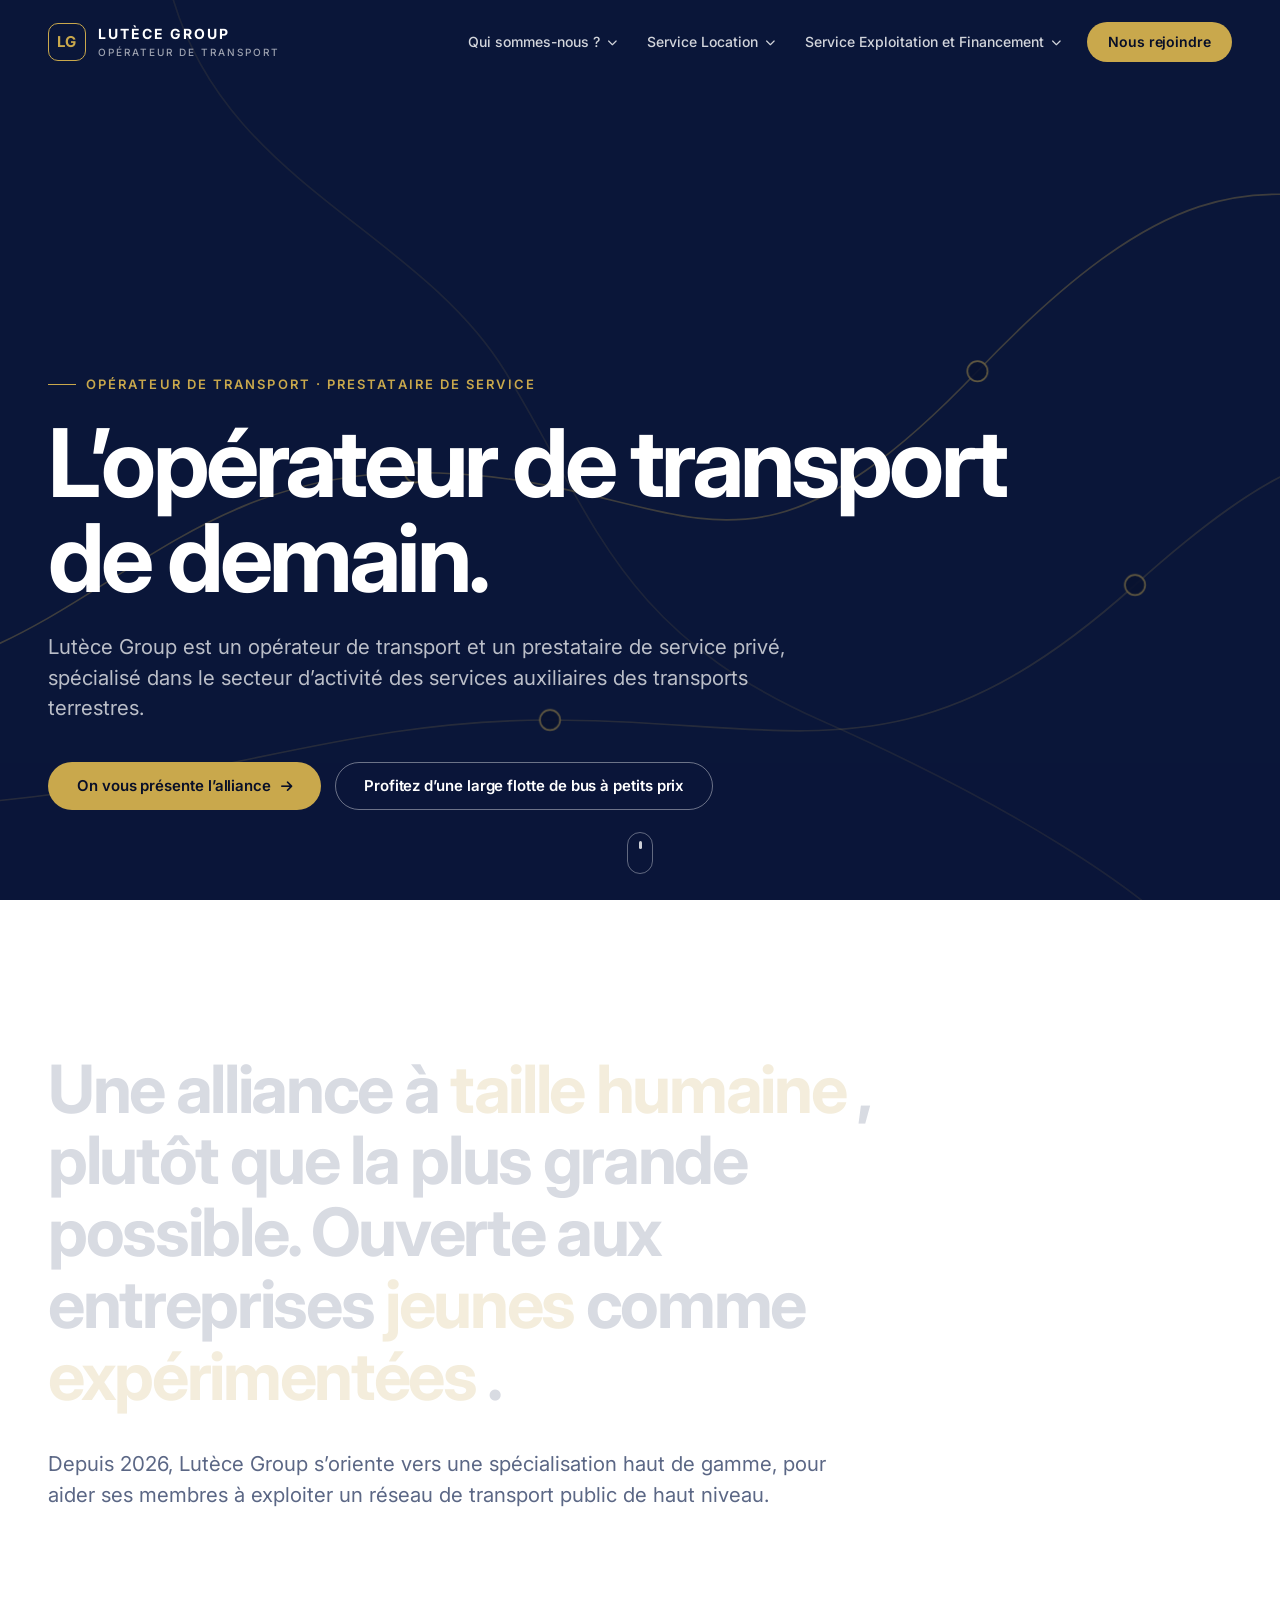
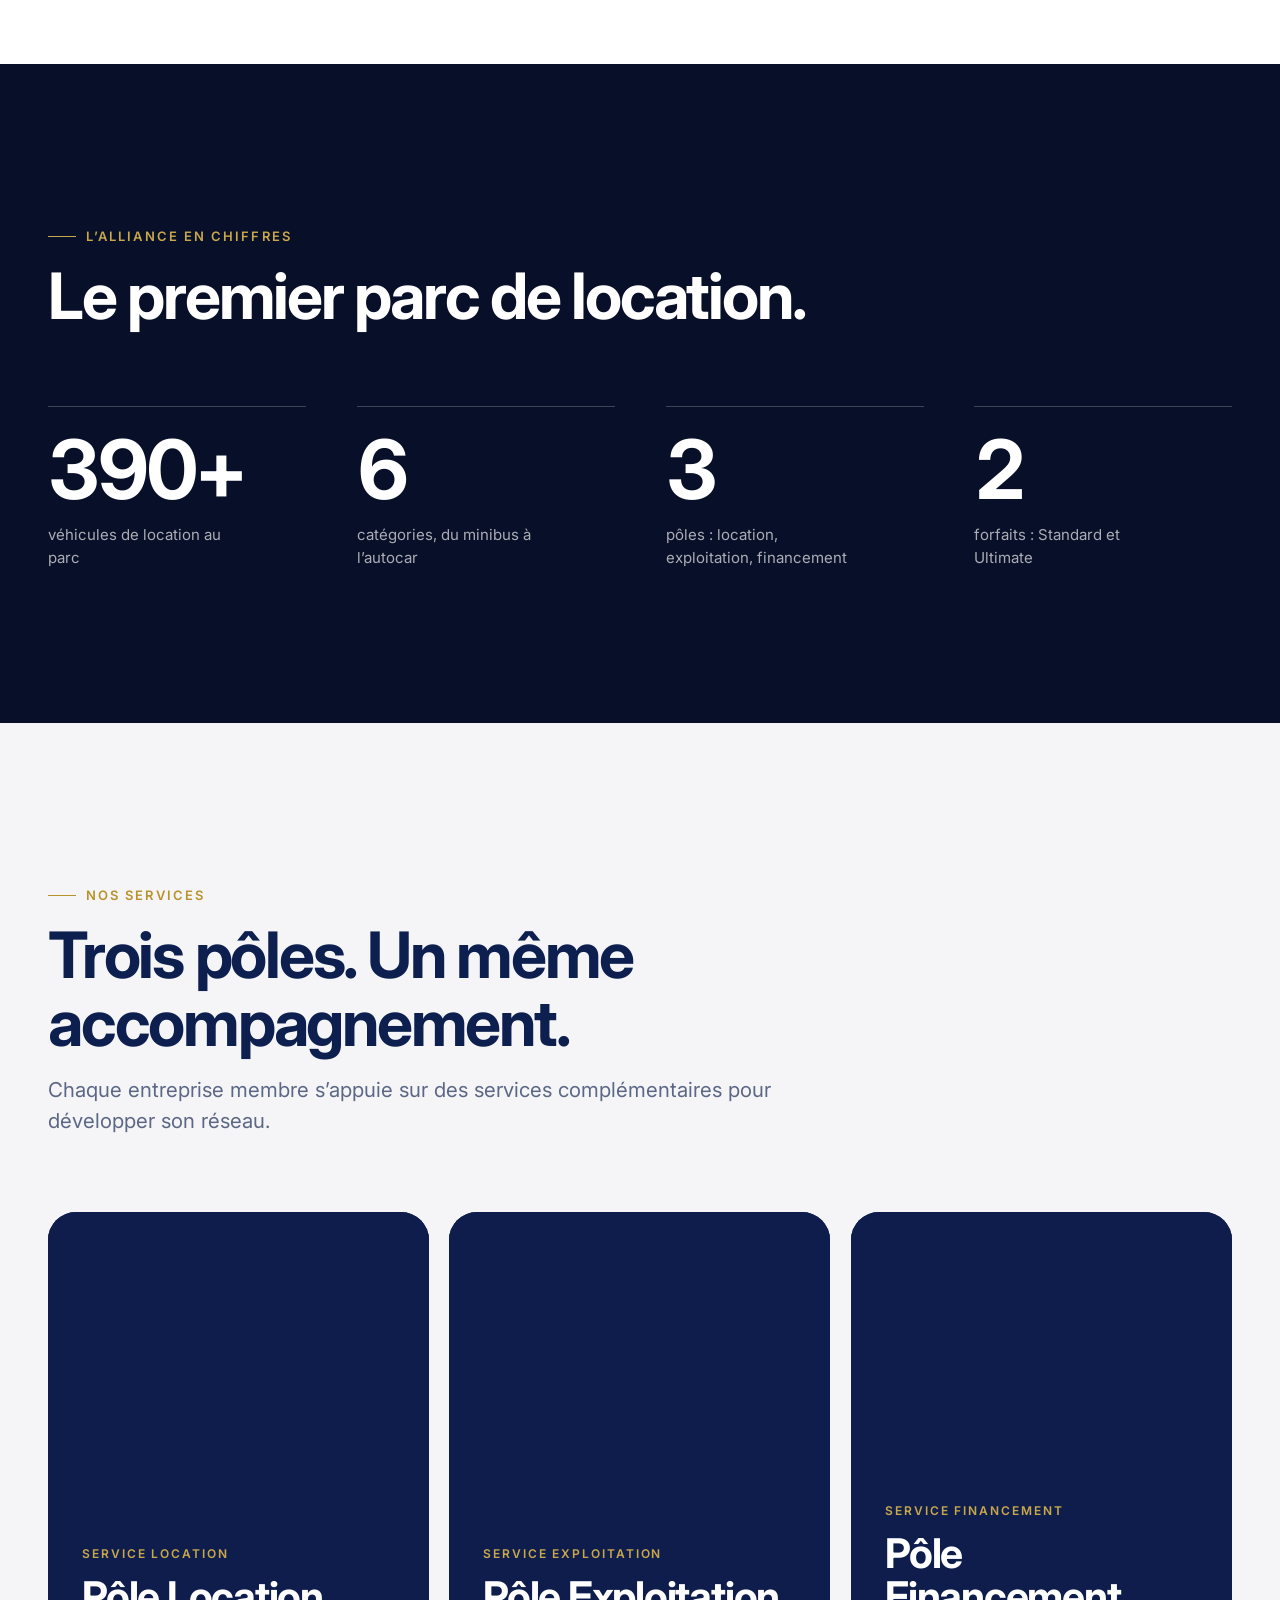
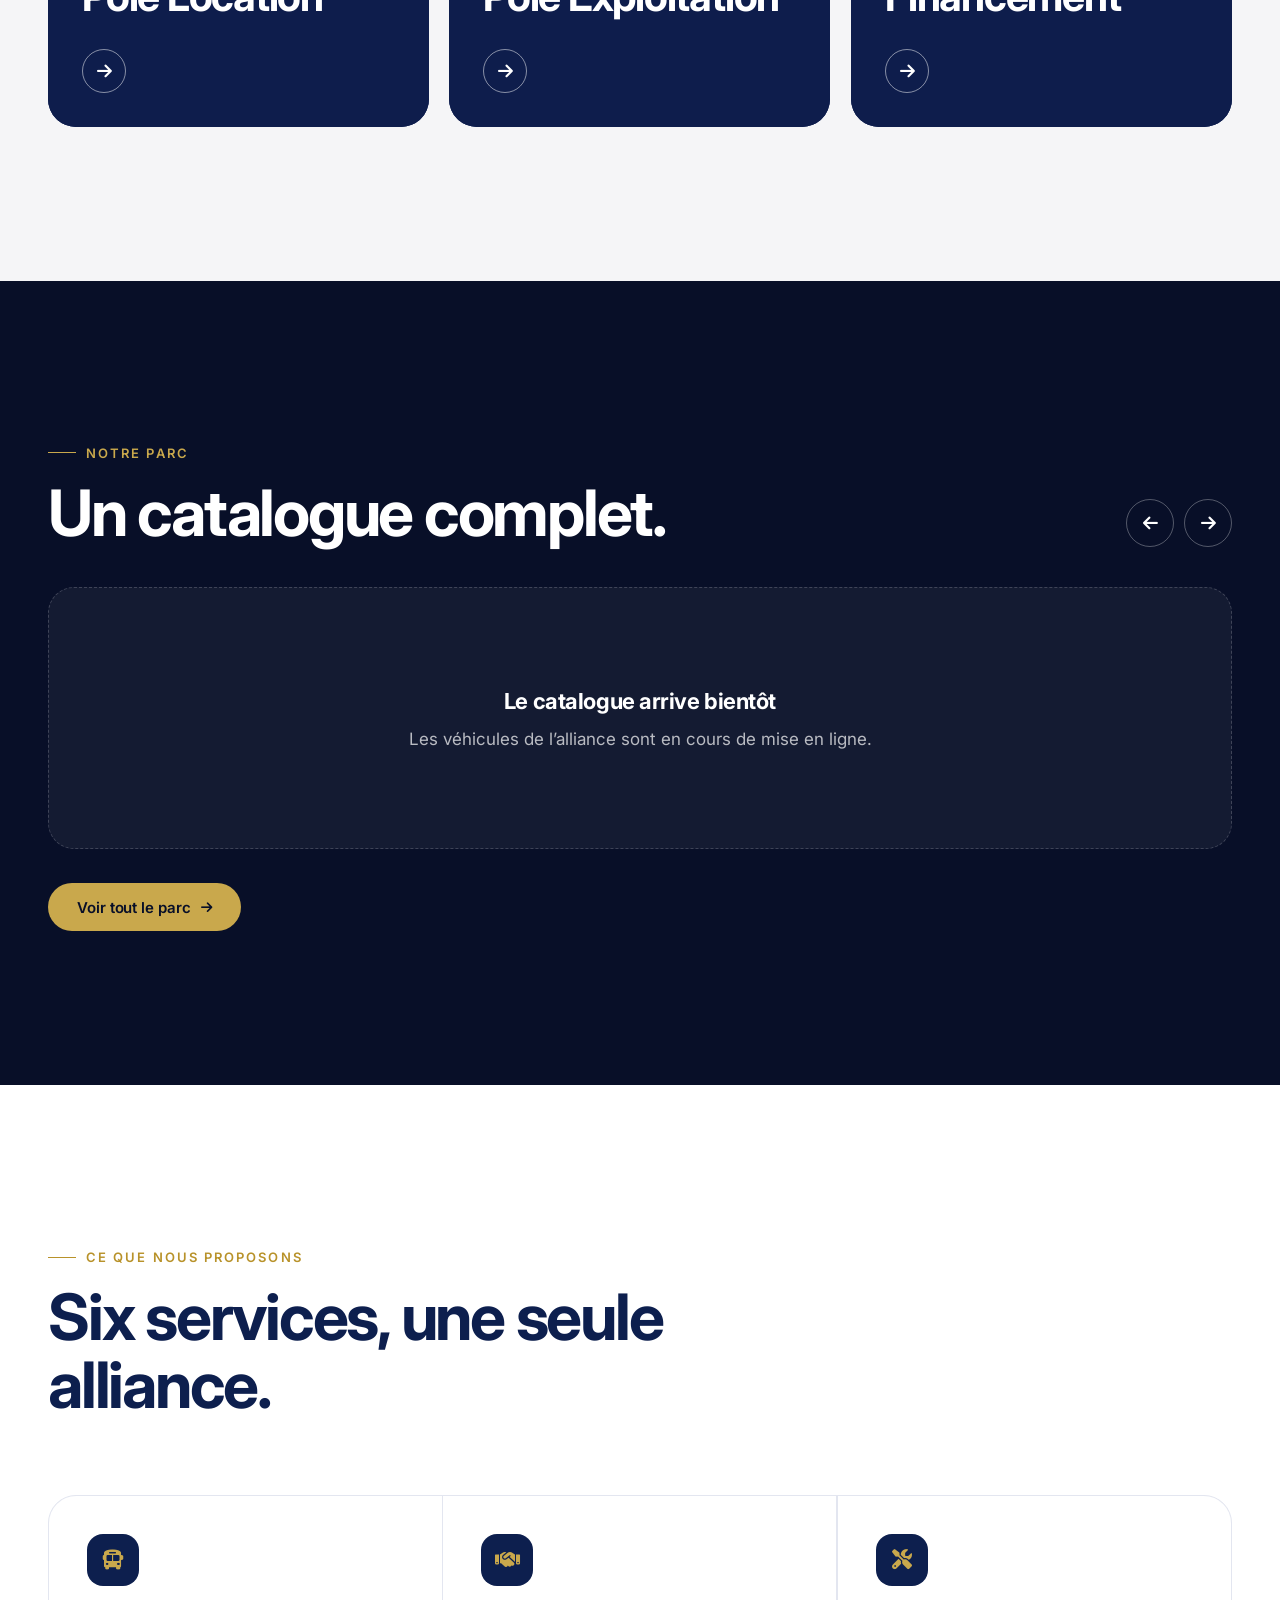
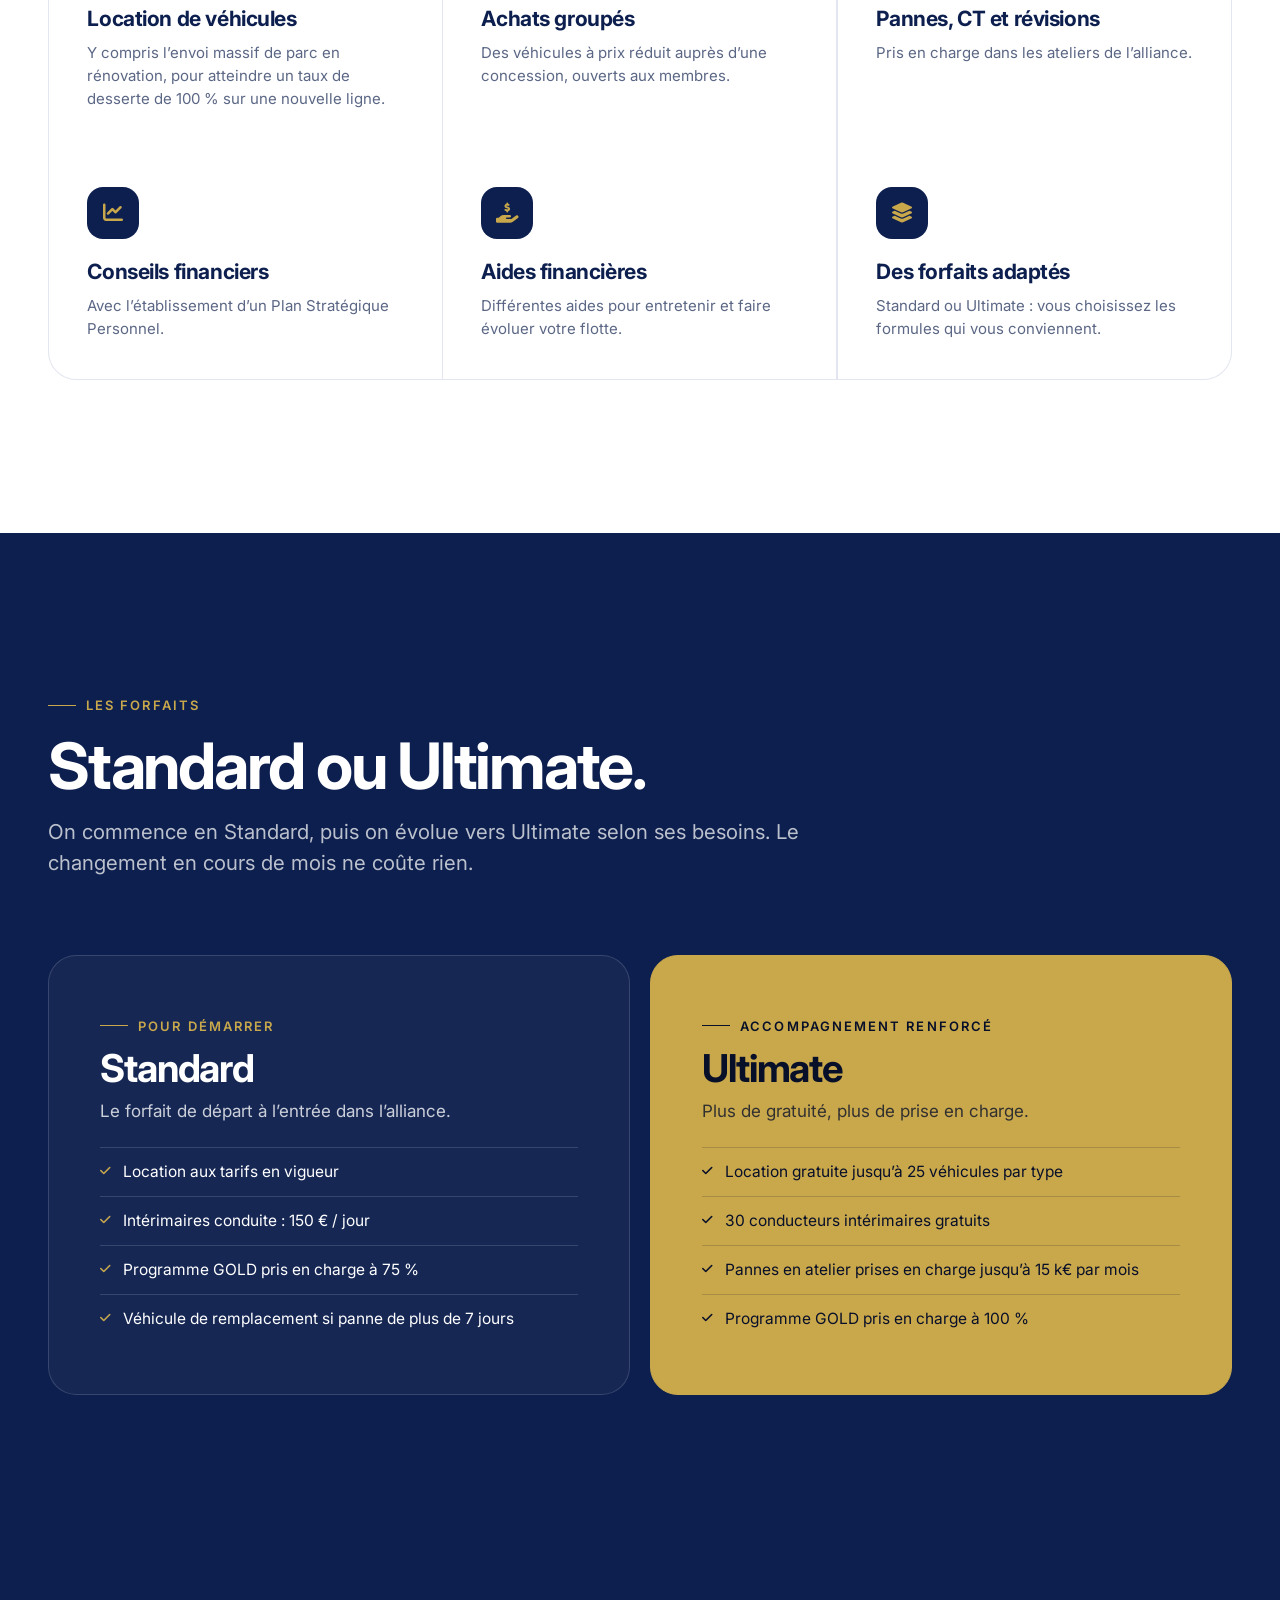
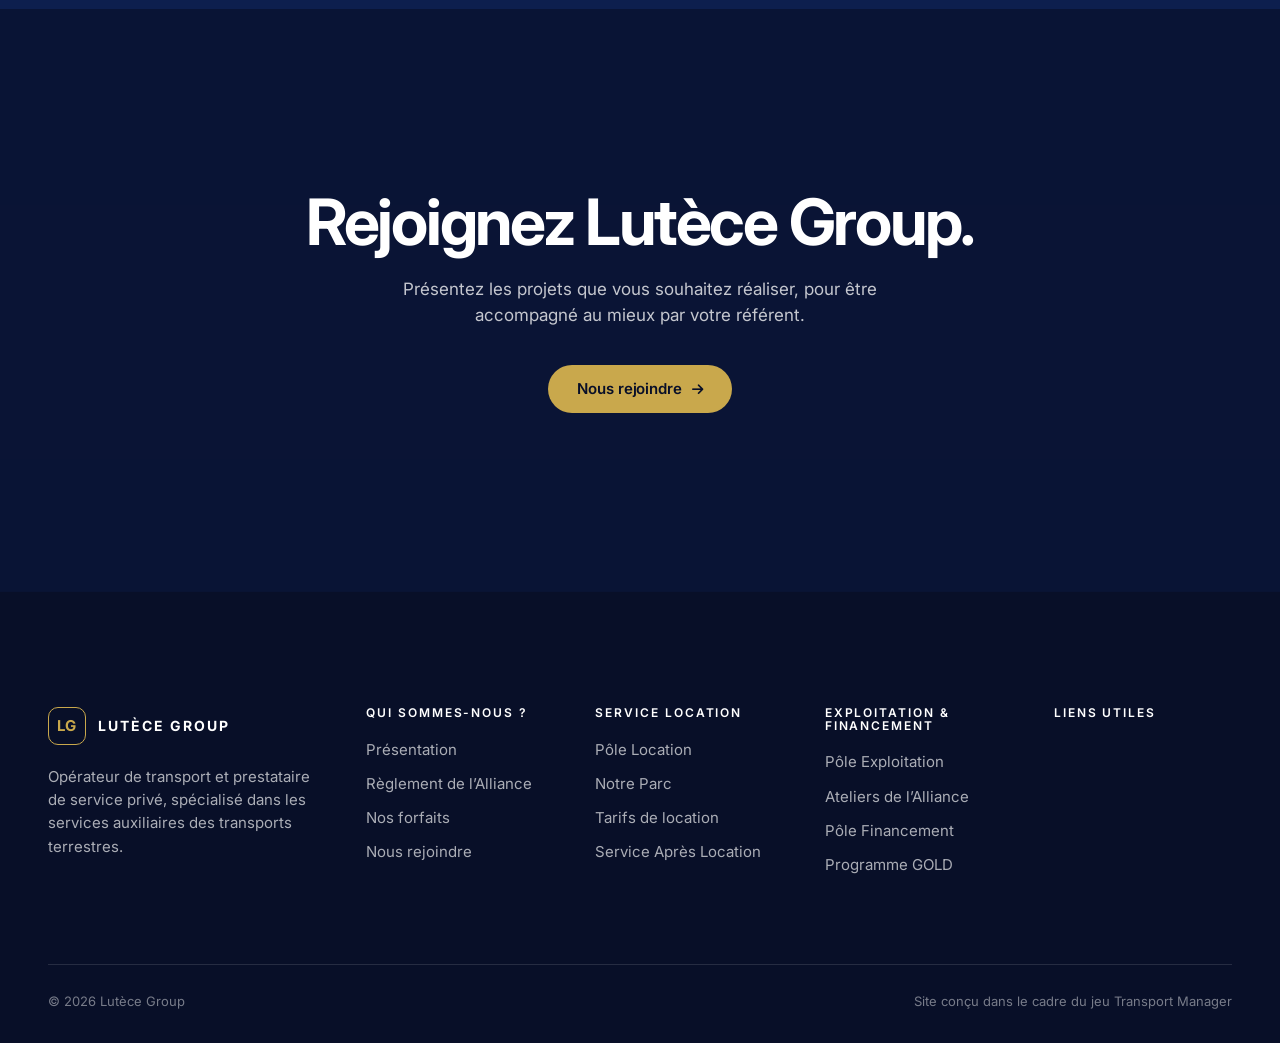
==== commit bf62a0f5: "Chemins relatifs pour le site public (CSS/JS/liens) : fonctionne à la racine ou sous /alliance/ Co-A" ====
--- a/alliance/index.html
+++ b/alliance/index.html
@@ -9,8 +9,8 @@
 <link rel="preconnect" href="https://fonts.googleapis.com"><link rel="preconnect" href="https://fonts.gstatic.com" crossorigin>
 <link rel="stylesheet" href="https://fonts.googleapis.com/css2?family=Inter:wght@400;500;600;700&display=swap">
 <link rel="stylesheet" href="https://cdnjs.cloudflare.com/ajax/libs/font-awesome/6.5.1/css/all.min.css">
-<link rel="stylesheet" href="/alliance/css/site.css">
-<script src="/alliance/js/site.js" defer></script>
+<link rel="stylesheet" href="css/site.css">
+<script src="js/site.js" defer></script>
 </head>
 <body data-page="home">
 <div id="hdr-slot"></div>
@@ -23,8 +23,8 @@
     <h1 class="h-xl rv" style="--d:90ms">L’opérateur de transport de demain.</h1>
     <p class="lead rv" style="--d:180ms">Lutèce Group est un opérateur de transport et un prestataire de service privé, spécialisé dans le secteur d’activité des services auxiliaires des transports terrestres.</p>
     <div class="hero-act rv" style="--d:270ms">
-      <a class="btn btn-gold" href="/alliance/presentation.html">On vous présente l’alliance <i class="fa-solid fa-arrow-right"></i></a>
-      <a class="btn btn-ghost" href="/alliance/pole-location.html">Profitez d’une large flotte de bus à petits prix</a>
+      <a class="btn btn-gold" href="presentation.html">On vous présente l’alliance <i class="fa-solid fa-arrow-right"></i></a>
+      <a class="btn btn-ghost" href="pole-location.html">Profitez d’une large flotte de bus à petits prix</a>
     </div>
   </div>
   <span class="cue" aria-hidden="true"></span>
@@ -54,9 +54,9 @@
     <div class="head"><span class="eyebrow rv">Nos services</span><h2 class="h-lg rv" style="--d:80ms">Trois pôles. Un même accompagnement.</h2>
       <p class="lead rv" style="--d:140ms">Chaque entreprise membre s’appuie sur des services complémentaires pour développer son réseau.</p></div>
     <div class="poles" data-stagger>
-      <a class="pole rv" href="/alliance/pole-location.html"><div class="bg noimg" data-img="location"></div><div class="pole-in"><small>Service Location</small><h3 class="h-md">Pôle Location</h3><p>Une large flotte de bus à petits prix, du minibus à l’autocar.</p><span class="arrow"><i class="fa-solid fa-arrow-right"></i></span></div></a>
-      <a class="pole rv" href="/alliance/pole-exploitation.html"><div class="bg noimg" data-img="exploitation"></div><div class="pole-in"><small>Service Exploitation</small><h3 class="h-md">Pôle Exploitation</h3><p>Intérimaires, ateliers de l’alliance et véhicule de remplacement.</p><span class="arrow"><i class="fa-solid fa-arrow-right"></i></span></div></a>
-      <a class="pole rv" href="/alliance/pole-financement.html"><div class="bg noimg" data-img="financement"></div><div class="pole-in"><small>Service Financement</small><h3 class="h-md">Pôle Financement</h3><p>Contrôles techniques, révisions, FCO, rénovations.</p><span class="arrow"><i class="fa-solid fa-arrow-right"></i></span></div></a>
+      <a class="pole rv" href="pole-location.html"><div class="bg noimg" data-img="location"></div><div class="pole-in"><small>Service Location</small><h3 class="h-md">Pôle Location</h3><p>Une large flotte de bus à petits prix, du minibus à l’autocar.</p><span class="arrow"><i class="fa-solid fa-arrow-right"></i></span></div></a>
+      <a class="pole rv" href="pole-exploitation.html"><div class="bg noimg" data-img="exploitation"></div><div class="pole-in"><small>Service Exploitation</small><h3 class="h-md">Pôle Exploitation</h3><p>Intérimaires, ateliers de l’alliance et véhicule de remplacement.</p><span class="arrow"><i class="fa-solid fa-arrow-right"></i></span></div></a>
+      <a class="pole rv" href="pole-financement.html"><div class="bg noimg" data-img="financement"></div><div class="pole-in"><small>Service Financement</small><h3 class="h-md">Pôle Financement</h3><p>Contrôles techniques, révisions, FCO, rénovations.</p><span class="arrow"><i class="fa-solid fa-arrow-right"></i></span></div></a>
     </div>
   </div>
 </section>
@@ -66,7 +66,7 @@
     <div class="rail-top"><div><span class="eyebrow">Notre parc</span><h2 class="h-lg" style="margin-top:16px">Un catalogue complet.</h2></div>
       <div class="rail-ctl"><button data-prev aria-label="Précédent"><i class="fa-solid fa-arrow-left"></i></button><button data-next aria-label="Suivant"><i class="fa-solid fa-arrow-right"></i></button></div></div>
     <div class="rail" id="rail"><div class="skel"></div><div class="skel"></div><div class="skel"></div></div>
-    <a class="btn btn-gold" href="/alliance/parc.html">Voir tout le parc <i class="fa-solid fa-arrow-right"></i></a>
+    <a class="btn btn-gold" href="parc.html">Voir tout le parc <i class="fa-solid fa-arrow-right"></i></a>
   </div>
 </section>
 
@@ -94,11 +94,11 @@
       <article class="plan ult rv"><span class="eyebrow" style="color:var(--ink)">Accompagnement renforcé</span><h3>Ultimate</h3><p>Plus de gratuité, plus de prise en charge.</p>
         <ul><li><i class="fa-solid fa-check"></i>Location gratuite jusqu’à 25 véhicules par type</li><li><i class="fa-solid fa-check"></i>30 conducteurs intérimaires gratuits</li><li><i class="fa-solid fa-check"></i>Pannes en atelier prises en charge jusqu’à 15 k€ par mois</li><li><i class="fa-solid fa-check"></i>Programme GOLD pris en charge à 100 %</li></ul></article>
     </div>
-    <p style="margin-top:34px" class="rv"><a class="link" href="/alliance/forfaits.html">Comparer en détail <i class="fa-solid fa-arrow-right"></i></a></p>
+    <p style="margin-top:34px" class="rv"><a class="link" href="forfaits.html">Comparer en détail <i class="fa-solid fa-arrow-right"></i></a></p>
   </div>
 </section>
 <section class="cta"><div class="bg noimg" data-img="rejoindre"></div>
-  <div class="wrap"><h2 class="h-lg rv">Rejoignez Lutèce Group.</h2><p class="rv" style="--d:80ms">Présentez les projets que vous souhaitez réaliser, pour être accompagné au mieux par votre référent.</p><div class="rv" style="--d:160ms"><a class="btn btn-gold" href="/alliance/rejoindre.html">Nous rejoindre <i class="fa-solid fa-arrow-right"></i></a></div></div>
+  <div class="wrap"><h2 class="h-lg rv">Rejoignez Lutèce Group.</h2><p class="rv" style="--d:80ms">Présentez les projets que vous souhaitez réaliser, pour être accompagné au mieux par votre référent.</p><div class="rv" style="--d:160ms"><a class="btn btn-gold" href="rejoindre.html">Nous rejoindre <i class="fa-solid fa-arrow-right"></i></a></div></div>
 </section>
 </main>
 <div id="ftr-slot"></div>
